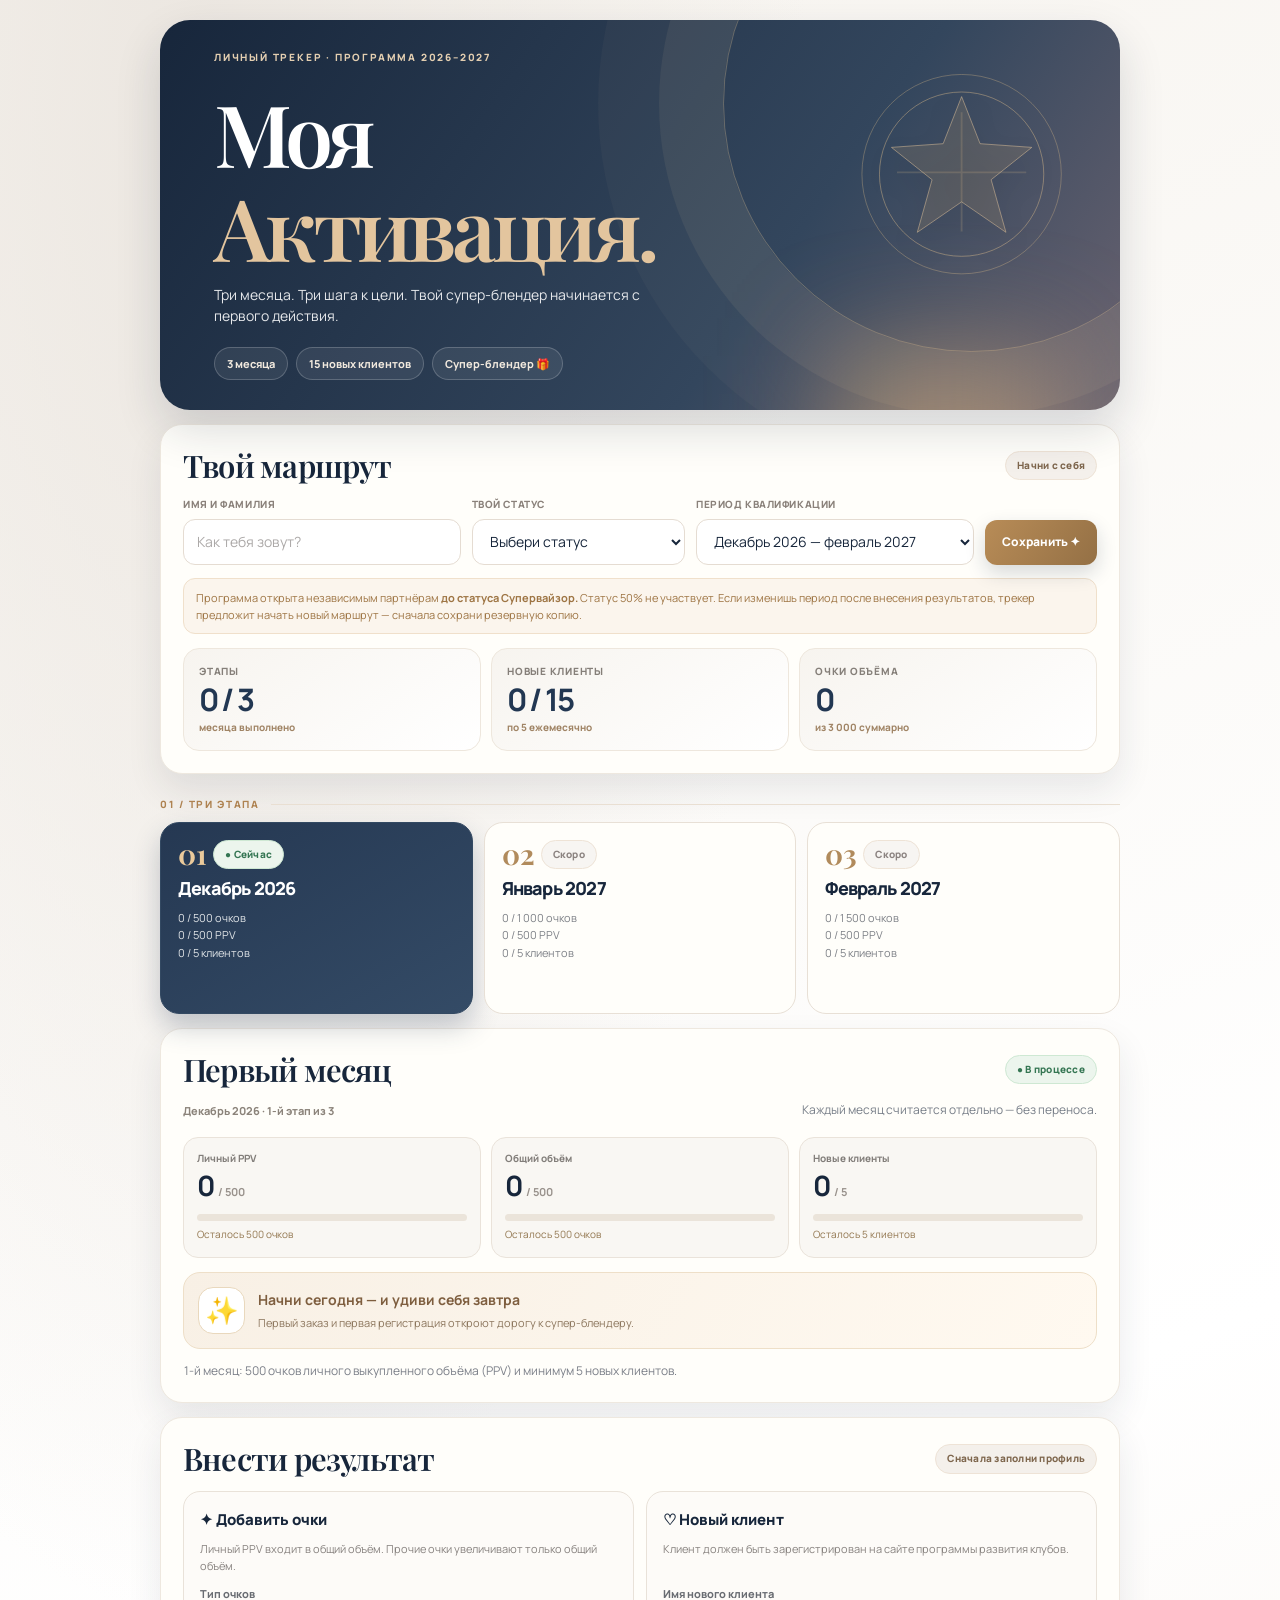
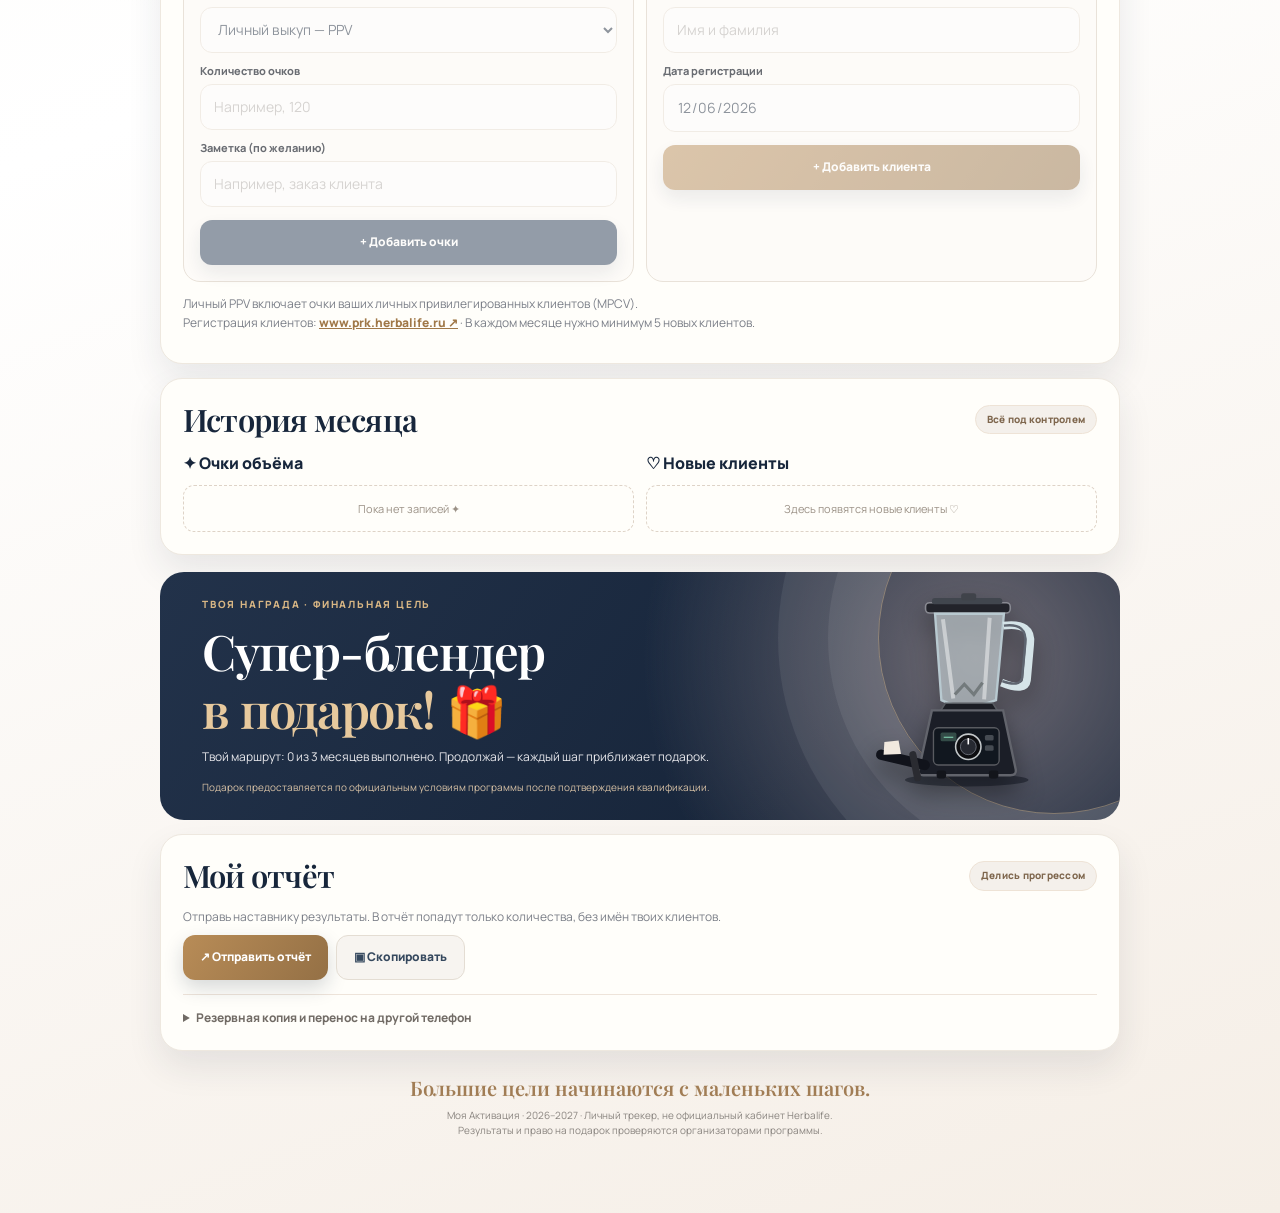
==== aktivatsiya/index.html @ 0e7b6a99 "Clarify MPCV eligibility in personal volume requirements" ====
<!doctype html>
<html lang="ru">
<head>
<meta charset="utf-8">
<meta name="viewport" content="width=device-width,initial-scale=1,viewport-fit=cover">
<meta name="theme-color" content="#1b293e">
<meta name="apple-mobile-web-app-capable" content="yes">
<meta name="apple-mobile-web-app-title" content="Моя Активация">
<title>МОЯ АКТИВАЦИЯ · Трекер к Супер-блендеру</title>
<meta name="description" content="Личный трекер программы Активация — продление: очки PPV, общий объём, 5 новых клиентов ежемесячно и путь к супер-блендеру.">
<link rel="preconnect" href="https://fonts.googleapis.com"><link rel="preconnect" href="https://fonts.gstatic.com" crossorigin>
<link href="https://fonts.googleapis.com/css2?family=Manrope:wght@400;500;600;700;800&family=Playfair+Display:wght@500;600;700&display=swap" rel="stylesheet">
<style>
:root{--ink:#17263b;--navy:#223752;--gold:#ae8250;--lightgold:#dfc19b;--cream:#faf7f2;--ivory:#fffdfa;--line:#e8e1d7;--muted:#7b7f88;--blue:#718aaa;--shadow:0 16px 35px #1e284018}
*{box-sizing:border-box}html{scroll-behavior:smooth}body{margin:0;background:radial-gradient(ellipse at 15% 2%,#ece7e1 0,transparent 40%),linear-gradient(160deg,#f7f4ef 0%,#fff 54%,#f5eee6 100%);color:var(--ink);font:14px/1.55 "Manrope",-apple-system,BlinkMacSystemFont,Arial,sans-serif}
button,input,select{font:inherit}button{cursor:pointer}button:disabled,input:disabled,select:disabled{cursor:not-allowed;opacity:.48}
button:focus-visible,input:focus-visible,select:focus-visible{outline:3px solid #d5ad75;outline-offset:3px}
.wrap{width:min(100% - 28px,960px);margin:auto;padding:20px 0 max(50px,env(safe-area-inset-bottom))}
.hero{position:relative;overflow:hidden;min-height:284px;padding:30px clamp(22px,5vw,54px);border-radius:30px;background:linear-gradient(125deg,#17263b,#33465d 64%,#6a6370);color:#fff;box-shadow:0 20px 45px #17263b28}
.hero:before{content:"";position:absolute;right:-100px;top:-165px;border:1px solid #e8c89851;border-radius:50%;width:495px;height:495px;box-shadow:0 0 0 64px #dfc19b13,0 0 0 125px #dfc19b09}
.hero:after{content:"";position:absolute;width:220px;height:220px;right:65px;bottom:-166px;filter:blur(58px);background:#e4b67c7c}
.eyebrow{position:relative;z-index:1;letter-spacing:.18em;font-size:10px;color:#e4cfb1;font-weight:800;text-transform:uppercase}
.hero h1{position:relative;z-index:1;font:600 clamp(47px,10vw,86px)/1.1 "Playfair Display",Georgia,serif;letter-spacing:-.055em;margin:20px 0 9px}
.hero h1 em{font-style:normal;color:#e3c59e}
.hero p{position:relative;z-index:1;font-size:14px;max-width:450px;color:#e6e8eb;margin:7px 0 20px}
.hero-tags{position:relative;z-index:1;display:flex;flex-wrap:wrap;gap:8px}.hero-tags span{border:1px solid #fff3;color:#f1e9de;border-radius:99px;padding:7px 12px;font-size:11px;font-weight:750;background:#ffffff13}
.hero-draw{position:absolute;right:18px;top:36px;width:min(37%,290px);height:240px;opacity:.9;z-index:0;filter:drop-shadow(0 15px 15px #0004)}
.card{background:#fffefa;border:1px solid #eee8df;border-radius:22px;box-shadow:var(--shadow)}
section.card{margin-top:14px;padding:22px}.heading{display:flex;justify-content:space-between;align-items:center;gap:10px;flex-wrap:wrap;margin-bottom:13px}
h2{font:600 clamp(23px,4.8vw,31px)/1.2 "Playfair Display",Georgia,serif;letter-spacing:-.025em;margin:0}
h3{font-size:16px;font-weight:800;margin:0 0 9px}p{margin:0 0 9px}.sub{font-size:12px;color:var(--muted)}
.chip{display:inline-flex;align-items:center;gap:5px;background:#f4f0eb;border:1px solid #eee3d6;border-radius:999px;padding:6px 11px;color:#7e664d;font-size:10px;font-weight:800;letter-spacing:.025em}
.chip.live{background:#ecf5ed;color:#357653;border-color:#cee8d3}.chip.locked{background:#f7f5f2;color:#8b8380}
.profile{display:grid;grid-template-columns:1.3fr 1fr 1.3fr auto;gap:11px;align-items:end}
.field{display:block;min-width:0}.field>span{display:block;font-size:10px;letter-spacing:.055em;text-transform:uppercase;color:#8a817a;font-weight:800;margin:0 0 6px}
input,select{width:100%;min-width:0;min-height:46px;border:1px solid #e5dcd2;background:#fff;color:var(--ink);padding:11px 13px;border-radius:12px;outline-offset:2px}
input::placeholder{color:#aca9a8}
.btn{border:0;border-radius:12px;background:var(--navy);color:white;min-height:45px;padding:12px 17px;font-weight:850;font-size:12px;display:inline-flex;align-items:center;justify-content:center;gap:7px;box-shadow:0 8px 19px #182b412c}
.btn.gold{background:linear-gradient(125deg,#b88c57,#947045)}.btn.ghost{background:#f7f4f0;color:#35485e;box-shadow:none;border:1px solid #e4ddd3}.btn:active{transform:translateY(1px)}
.notice{font-size:11px;color:#9e7544;background:#fbf5ed;border:1px solid #f0e0cb;padding:10px 12px;margin-top:13px;border-radius:12px}
.split{display:grid;grid-template-columns:1fr 1fr;gap:12px}
.summary{display:grid;grid-template-columns:repeat(3,1fr);gap:10px;margin-top:14px}
.metric{padding:15px;border-radius:16px;background:linear-gradient(145deg,#f7f4ef,#fff);border:1px solid #eee7dd}
.metric small{display:block;color:#857f79;font-size:10px;text-transform:uppercase;font-weight:850;letter-spacing:.075em}
.metric strong{display:block;font:700 31px/1.3 "Manrope",Arial,sans-serif;letter-spacing:-.06em;color:var(--navy)}
.metric .under{color:#a08465;font-size:10px;font-weight:750}
.section-label{display:flex;align-items:center;gap:11px;text-transform:uppercase;letter-spacing:.17em;font-size:10px;font-weight:850;color:var(--gold);margin:23px 0 9px}
.section-label:after{content:"";height:1px;flex:1;background:#e9dfd2}
.months{display:grid;grid-template-columns:repeat(3,minmax(0,1fr));gap:11px}
.month{cursor:pointer;text-align:left;display:flex;flex-direction:column;gap:9px;padding:17px;border-radius:19px;border:1px solid #e8e0d6;background:#fffefa;min-height:192px;color:var(--ink);transition:all .18s}
.month.active{background:linear-gradient(150deg,#253852,#344b66);color:#fff;border-color:#334962;box-shadow:0 13px 27px #22375240}
.month .top{display:flex;justify-content:space-between;align-items:center;gap:6px}
.num{font:700 28px/1 "Playfair Display",Georgia,serif;color:#b18b5c}.month.active .num{color:#ebca9b}
.month-name{font-size:18px;line-height:1.2;font-weight:850;letter-spacing:-.045em}
.month .targets{font-size:11px;color:#7e8187;line-height:1.6}.month.active .targets{color:#e0e4e7}
.month .bar,.bar{height:7px;overflow:hidden;background:#ebe4da;border-radius:999px}.month.active .bar{background:#ffffff30}
.bar i{display:block;height:100%;width:0;background:linear-gradient(90deg,#bf9560,#e8cb9e);border-radius:inherit;transition:width .4s}
.month .bar{margin-top:auto}
.stage-info{display:flex;justify-content:space-between;gap:15px;align-items:center;flex-wrap:wrap}
.stage-info .date{font-weight:750;color:#8b837a;font-size:11px}
.stage-info .note{font-size:12px;color:#777e88}
.targets-board{display:grid;grid-template-columns:repeat(3,1fr);gap:10px;margin-top:18px}
.target-box{border:1px solid #eae3da;background:#f9f7f3;border-radius:15px;padding:13px;min-width:0}
.target-box small{display:block;color:#827e7a;font-size:10px;font-weight:750}
.target-box b{display:block;letter-spacing:-.055em;font-size:clamp(19px,4.5vw,28px);line-height:1.35}
.target-box b span{font-size:11px;color:#99928c;letter-spacing:0}
.target-box .bar{margin:9px 0 6px}.target-box .remaining{font-size:10px;color:#92764f;min-height:17px}
.motivation{display:flex;gap:13px;align-items:center;border:1px solid #eedfc8;border-radius:17px;padding:14px;background:linear-gradient(120deg,#f8f0e5,#fff9f0);margin-top:14px}
.motivation .emoji{font-size:27px;display:grid;place-items:center;flex:none;width:47px;height:47px;border:1px solid #e9d8bd;border-radius:15px;background:#fff}
.motivation b{font-size:14px;color:#7e5e3f}.motivation p{margin:3px 0 0;font-size:11px;color:#8c765d}
.forms{display:grid;grid-template-columns:1fr 1fr;gap:12px}
.entry{border:1px solid #e9e2d9;background:#fdfbf8;padding:16px;border-radius:17px}
.entry h3{font-size:15px}.entry .hint{font-size:11px;color:#87827f;min-height:36px}
.entry label{display:block;margin-top:9px}.entry label>span{display:block;font-size:11px;font-weight:750;color:#696c72;margin-bottom:5px}
.entry .btn{width:100%;margin-top:13px}
.entry .horizontal{display:flex;gap:7px}.entry .horizontal>*{flex:1;min-width:0}
.records{display:grid;grid-template-columns:1fr 1fr;gap:12px}
.record{padding:9px 10px;border:1px solid #e9e6e1;border-radius:10px;background:#fdfbf9;display:flex;align-items:center;justify-content:space-between;margin-bottom:7px;gap:8px}
.record b{display:block;font-size:11px}.record small{color:#9d958d;font-size:10px}
.record button{width:30px;height:30px;border:1px solid #e8deda;color:#a16b62;background:white;border-radius:9px;flex:none}
.empty{padding:14px;border-radius:11px;border:1px dashed #ded3c7;color:#9b9186;text-align:center;font-size:11px}
.gift{margin-top:17px;min-height:235px;position:relative;overflow:hidden;color:#fff;border-radius:24px;background:radial-gradient(circle at 85% 35%,#6e6a73 0,transparent 40%),linear-gradient(125deg,#22324a,#17253a 70%);display:flex;align-items:center;padding:25px clamp(20px,5vw,42px)}
.gift:before{content:"";position:absolute;right:-110px;top:-110px;width:350px;height:350px;border-radius:50%;border:1px solid #eacb9966;box-shadow:0 0 0 50px #fff1,0 0 0 100px #fff1}
.gift-content{position:relative;z-index:2;max-width:65%}
.gift .eyebrow{color:#d8b684}.gift h2{color:#fff;font-size:clamp(27px,6vw,49px);margin:9px 0}.gift em{font-style:normal;color:#e7c99d}
.gift p{font-size:12px;color:#e7e7eb}
.gift .tiny{font-size:10px;color:#d7c1a5;margin-top:13px}
.gift .product{position:absolute;right:7%;top:17px;width:190px;height:200px;filter:drop-shadow(0 12px 12px #0006)}
.share-buttons{display:flex;flex-wrap:wrap;gap:8px}
.details{border-top:1px solid #eee4da;margin-top:14px;padding-top:14px}
.details summary{font-weight:750;font-size:12px;color:#716b65;cursor:pointer}
.backup{display:flex;flex-wrap:wrap;gap:9px;margin:13px 0}
.footer{text-align:center;color:#89847f;font-size:10px;padding:24px 5px}.footer a{color:#9a754e}
.toast{position:fixed;z-index:999;bottom:calc(22px + env(safe-area-inset-bottom));left:50%;transform:translateX(-50%);background:#223752;color:white;max-width:calc(100vw - 28px);border:1px solid #d9ba8b77;border-radius:13px;padding:12px 18px;box-shadow:0 14px 25px #17263b4c;font-size:12px;font-weight:750;display:none;text-align:center}
.hidden{display:none!important}
@media(max-width:720px){.hero-draw{right:-32px;opacity:.35}.hero p{max-width:92%}.profile{grid-template-columns:1fr 1fr}.profile .field:first-child{grid-column:1/-1}.profile .btn{grid-column:1/-1}.summary{gap:6px}.metric{padding:12px}.metric strong{font-size:26px}.months{gap:7px}.month{min-height:165px;padding:12px 9px}.month-name{font-size:14px}.month .targets{font-size:10px}.num{font-size:24px}.target-box{padding:10px}.gift .product{right:0;opacity:.75}.gift-content{max-width:75%}}
@media(max-width:480px){.wrap{width:min(100% - 18px,960px);padding-top:9px}.hero{border-radius:23px;padding:29px 20px;min-height:280px}.hero h1{font-size:57px;margin-top:18px}.hero-tags span{padding:6px 9px;font-size:9px}section.card{padding:17px 13px}.profile{grid-template-columns:1fr}.profile .field:first-child,.profile .btn{grid-column:auto}.summary .metric strong{font-size:22px}.metric small{font-size:9px}.month{min-height:177px}.month-name{font-size:13px;overflow-wrap:anywhere}.targets-board{gap:6px}.target-box{padding:10px 7px}.target-box b{font-size:20px}.target-box small{font-size:9px}.target-box .remaining{font-size:9px}.forms,.records{grid-template-columns:1fr}.entry .hint{min-height:0}.gift{padding:21px 17px;min-height:235px}.gift-content{max-width:77%}.gift .product{width:140px;height:178px;right:-19px;top:25px;opacity:.53}.gift p{font-size:11px}}
@media(prefers-reduced-motion:reduce){*,*:before,*:after{animation:none!important;transition:none!important}}
</style>
</head>
<body>
<main class="wrap">
<header class="hero">
 <div class="eyebrow">Личный трекер · Программа 2026–2027</div>
 <h1>Моя<br><em>Активация.</em></h1>
 <p>Три месяца. Три шага к цели. Твой супер-блендер начинается с первого действия.</p>
 <div class="hero-tags"><span>3 месяца</span><span>15 новых клиентов</span><span>Супер-блендер 🎁</span></div>
 <svg class="hero-draw" viewBox="0 0 260 260" aria-hidden="true"><circle cx="135" cy="128" r="108" fill="none" stroke="#e6c28e" stroke-opacity=".38"/><circle cx="135" cy="128" r="89" fill="none" stroke="#e6c28e" stroke-opacity=".5"/><path d="M135 44 L155 95 L211 99 L167 134 L183 191 L135 158 L87 191 L103 134 L59 99 L115 95 Z" fill="#cba572" fill-opacity=".18" stroke="#e4c69c" stroke-opacity=".6"/><path d="M135 61 V190 M65 126 H205" stroke="#e6c28e" stroke-width="2" stroke-opacity=".2"/></svg>
</header>
<section class="card">
 <div class="heading"><h2>Твой маршрут</h2><span class="chip">Начни с себя</span></div>
 <div class="profile">
  <label class="field"><span>Имя и фамилия</span><input id="who" maxlength="80" placeholder="Как тебя зовут?" autocomplete="name"></label>
  <label class="field"><span>Твой статус</span><select id="status"><option value="">Выбери статус</option><option value="25">НП · 25%</option><option value="35">Старший консультант · 35%</option><option value="42">Квалифицированный продюсер · 42%</option><option disabled>Супервайзор · 50% (не участвует)</option></select></label>
  <label class="field"><span>Период квалификации</span><select id="period">
   <option value="0">Июль — сентябрь 2026</option><option value="1">Август — октябрь 2026</option><option value="2">Сентябрь — ноябрь 2026</option><option value="3">Октябрь — декабрь 2026</option><option value="4">Ноябрь 2026 — январь 2027</option><option value="5">Декабрь 2026 — февраль 2027</option>
  </select></label>
  <button class="btn gold" type="button" id="saveProfile">Сохранить ✦</button>
 </div>
 <div class="notice">Программа открыта независимым партнёрам <b>до статуса Супервайзор.</b> Статус 50% не участвует. Если изменишь период после внесения результатов, трекер предложит начать новый маршрут — сначала сохрани резервную копию.</div>
 <div class="summary">
  <div class="metric"><small>Этапы</small><strong id="statStages">0 / 3</strong><div class="under">месяца выполнено</div></div>
  <div class="metric"><small>Новые клиенты</small><strong id="statClients">0 / 15</strong><div class="under">по 5 ежемесячно</div></div>
  <div class="metric"><small>Очки объёма</small><strong id="statPoints">0</strong><div class="under">из 3 000 суммарно</div></div>
 </div>
</section>
<div class="section-label">01 / Три этапа</div>
<div class="months" id="monthCards"></div>
<section class="card" id="stageSection">
 <div class="heading"><h2 id="stageTitle">Первый месяц</h2><span class="chip" id="stageChip">Впереди</span></div>
 <div class="stage-info"><span class="date" id="stageDate"></span><span class="note">Каждый месяц считается отдельно — без переноса.</span></div>
 <div class="targets-board">
  <div class="target-box"><small>Личный PPV</small><b id="ppvValue">0 <span>/ 500</span></b><div class="bar"><i id="ppvBar"></i></div><div class="remaining" id="ppvRemain">Осталось 500</div></div>
  <div class="target-box"><small>Общий объём</small><b id="totalValue">0 <span>/ 500</span></b><div class="bar"><i id="totalBar"></i></div><div class="remaining" id="totalRemain">Осталось 500</div></div>
  <div class="target-box"><small>Новые клиенты</small><b id="clientValue">0 <span>/ 5</span></b><div class="bar"><i id="clientBar"></i></div><div class="remaining" id="clientRemain">Осталось 5</div></div>
 </div>
 <div class="motivation"><div class="emoji" id="motEmoji">✨</div><div><b id="motTitle">Каждый шаг важен</b><p id="motText">Начни с первого действия!</p></div></div>
 <p class="sub" id="stageRule" style="margin:13px 1px 0"></p>
</section>
<section class="card" id="inputSection">
 <div class="heading"><h2>Внести результат</h2><span class="chip" id="editChip">Только текущий месяц</span></div>
 <div class="forms">
  <form class="entry" id="pointsForm">
   <h3>✦ Добавить очки</h3><p class="hint">Личный PPV входит в общий объём. Прочие очки увеличивают только общий объём.</p>
   <label><span>Тип очков</span><select id="pointType"><option value="ppv">Личный выкуп — PPV</option><option value="other">Другой объём — VP</option></select></label>
   <label><span>Количество очков</span><input id="amount" type="number" inputmode="decimal" min=".01" max="100000" step=".01" placeholder="Например, 120" required></label>
   <label><span>Заметка (по желанию)</span><input id="pointNote" maxlength="90" placeholder="Например, заказ клиента"></label>
   <button class="btn" type="submit">+ Добавить очки</button>
  </form>
  <form class="entry" id="clientsForm">
   <h3>♡ Новый клиент</h3><p class="hint">Клиент должен быть зарегистрирован на сайте программы развития клубов.</p>
   <label><span>Имя нового клиента</span><input id="clientName" maxlength="90" placeholder="Имя и фамилия" required></label>
   <label><span>Дата регистрации</span><input id="clientDate" type="date" disabled></label>
   <button class="btn gold" type="submit">+ Добавить клиента</button>
  </form>
 </div>
 <p class="sub" style="margin-top:13px">Личный PPV включает очки ваших личных привилегированных клиентов (MPCV).<br>Регистрация клиентов: <a href="https://www.prk.herbalife.ru/" target="_blank" rel="noopener noreferrer" style="color:#a07848;font-weight:800">www.prk.herbalife.ru ↗</a> · В каждом месяце нужно минимум 5 новых клиентов.</p>
</section>
<section class="card">
 <div class="heading"><h2>История месяца</h2><span class="chip">Всё под контролем</span></div>
 <div class="records"><div><h3>✦ Очки объёма</h3><div id="pointLog"></div></div><div><h3>♡ Новые клиенты</h3><div id="clientLog"></div></div></div>
</section>
<div class="gift" id="gift">
 <div class="gift-content"><div class="eyebrow">Твоя награда · Финальная цель</div><h2>Супер-блендер<br><em>в подарок!</em> 🎁</h2><p id="giftText">Пройди три месяца квалификации — и приблизься к подарку.</p><div class="tiny">Подарок предоставляется по официальным условиям программы после подтверждения квалификации.</div></div>
 <svg class="product" viewBox="0 0 240 250" aria-label="Иллюстрация профессионального супер-блендера с высокой чашей и квадратным блоком управления" role="img">
  <ellipse cx="131" cy="240" rx="78" ry="8" fill="#040911" fill-opacity=".42"/>
  <rect x="79" y="16" width="107" height="13" rx="5" fill="#22232a" stroke="#888991" stroke-width="2"/>
  <rect x="87" y="10" width="89" height="8" rx="4" fill="#41464e"/><rect x="124" y="4" width="19" height="9" rx="3" fill="#40434a"/>
  <path d="M91 30 L178 30 L168 139 Q129 154 99 139 Z" fill="#e0edf0" fill-opacity=".56" stroke="#b8c9d0" stroke-width="3"/>
  <path d="M177 45 Q215 40 211 69 L207 114 Q205 129 175 117" fill="none" stroke="#d5e4e8" stroke-width="10"/><path d="M178 45 Q208 41 205 68 L201 111 Q198 123 176 115" fill="none" stroke="#5e6570" stroke-width="3"/>
  <path d="M101 37 L114 137 M160 35 L153 138" stroke="#fff" stroke-opacity=".45" stroke-width="5"/>
  <path d="M116 132 L128 119 L140 132 L151 117" fill="none" stroke="#737a7c" stroke-width="4"/>
  <path d="M104 143 L164 143 L171 154 L97 154 Z" fill="#1b1d24" stroke="#575b61" stroke-width="2"/>
  <path d="M87 152 L177 152 L193 227 Q194 234 186 234 L76 234 Q68 234 71 225 Z" fill="#1b1e27" stroke="#62646c" stroke-width="3"/>
  <rect x="89" y="174" width="83" height="47" rx="6" fill="#11171f" stroke="#595b60" stroke-width="1.7"/>
  <rect x="98" y="180" width="20" height="11" rx="2" fill="#334b47"/><path d="M102 186 L114 186" stroke="#7ac7a8" stroke-width="1.5"/>
  <circle cx="133" cy="198" r="16" fill="#0d0e11" stroke="#c3c8ca" stroke-width="2"/><circle cx="133" cy="198" r="10" fill="#262931" stroke="#757a84" stroke-width="1"/><path d="M133 187 V195" stroke="#fff" stroke-width="2"/>
  <rect x="154" y="183" width="11" height="7" rx="2" fill="#454b52"/><rect x="154" y="196" width="11" height="7" rx="2" fill="#454b52"/>
  <rect x="93" y="228" width="12" height="10" rx="3" fill="#13151b"/><rect x="159" y="228" width="12" height="10" rx="3" fill="#13151b"/>
  <path d="M23 208 L78 221" stroke="#11131b" stroke-width="13" stroke-linecap="round"/><path d="M63 208 L69 237" stroke="#2a2b31" stroke-width="9" stroke-linecap="round"/>
  <path d="M27 192 L45 190 L48 207 L26 208 Z" fill="#f1e9df"/>
 </svg>
</div>
<section class="card">
 <div class="heading"><h2>Мой отчёт</h2><span class="chip">Делись прогрессом</span></div>
 <p class="sub">Отправь наставнику результаты. В отчёт попадут только количества, без имён твоих клиентов.</p>
 <div class="share-buttons"><button class="btn gold" id="share" type="button">↗ Отправить отчёт</button><button class="btn ghost" id="copy" type="button">▣ Скопировать</button></div>
 <details class="details"><summary>Резервная копия и перенос на другой телефон</summary>
  <p class="sub" style="margin-top:10px">Записи автоматически сохраняются в этом браузере. Для другого телефона или после очистки браузера сначала скачай копию и затем загрузи её.</p>
  <div class="backup"><button class="btn ghost" type="button" id="export">↓ Скачать мои данные</button><button class="btn ghost" type="button" id="importBtn">↑ Загрузить мои данные</button><input type="file" id="importFile" accept=".json,application/json" hidden></div>
 </details>
</section>
<footer class="footer"><div style="font:600 20px/1.3 'Playfair Display',Georgia,serif;color:#a17d55;margin-bottom:7px">Большие цели начинаются с маленьких шагов.</div>
Моя Активация · 2026–2027 · Личный трекер, не официальный кабинет Herbalife.<br>
Результаты и право на подарок проверяются организаторами программы.</footer>
</main><div class="toast" id="toast" role="status" aria-live="polite"></div>
<script>
(function(){
"use strict";
var STORE="my-aktivatsiya-herbalife-v1";
var $=function(id){return document.getElementById(id)};
var labels=["Январь","Февраль","Март","Апрель","Май","Июнь","Июль","Август","Сентябрь","Октябрь","Ноябрь","Декабрь"];
var maxTotal=[500,1000,1500], maxPpv=[500,500,500];
var initialCohort=Math.max(0,Math.min(5, (new Date().getFullYear()-2026)*12+new Date().getMonth()-6));
var blankStage=function(){return {points:[],clients:[]}};
var data={name:"",status:"",cohort:initialCohort,selected:0,stages:[blankStage(),blankStage(),blankStage()]};
try{var raw=JSON.parse(localStorage.getItem(STORE)||"null");if(raw&&Array.isArray(raw.stages)&&raw.stages.length===3){data.name=typeof raw.name==="string"?raw.name.slice(0,80):"";data.status=["25","35","42"].includes(raw.status)?raw.status:"";data.cohort=Number.isInteger(raw.cohort)?Math.max(0,Math.min(5,raw.cohort)):initialCohort;data.selected=Number.isInteger(raw.selected)?Math.max(0,Math.min(2,raw.selected)):0;data.stages=raw.stages.map(function(s){return {points:Array.isArray(s.points)?s.points.filter(function(p){return p&&Number.isFinite(+p.amount)&&+p.amount>0&&["ppv","other"].includes(p.type)}):[],clients:Array.isArray(s.clients)?s.clients.filter(function(c){return c&&typeof c.name==="string"}):[]}})}}catch(e){}
function save(){try{localStorage.setItem(STORE,JSON.stringify(data))}catch(e){toast("Не удалось сохранить данные: проверь память телефона")}}
function today(){var d=new Date();return d.getFullYear()+"-"+String(d.getMonth()+1).padStart(2,"0")+"-"+String(d.getDate()).padStart(2,"0")}
function monthDate(i){return new Date(2026,6+data.cohort+i,1)}
function monthId(i){var d=monthDate(i);return d.getFullYear()+"-"+String(d.getMonth()+1).padStart(2,"0")}
function thisMonth(){return today().slice(0,7)}
function isOpen(i){return monthId(i)===thisMonth()}
function stageState(i){return isOpen(i)?"live":monthId(i)>thisMonth()?"future":"closed"}
function prettyMonth(i){var d=monthDate(i);return labels[d.getMonth()]+" "+d.getFullYear()}
function fmt(n){return new Intl.NumberFormat("ru-RU",{maximumFractionDigits:2}).format(Math.round(n*100)/100)}
function esc(s){return String(s==null?"":s).replace(/[&<>"']/g,function(c){return {"&":"&amp;","<":"&lt;",">":"&gt;",'"':"&quot;","'":"&#39;"}[c]})}
function total(i){return data.stages[i].points.reduce(function(a,p){return a+(+p.amount||0)},0)}
function ppv(i){return data.stages[i].points.reduce(function(a,p){return a+(p.type==="ppv"?(+p.amount||0):0)},0)}
function clients(i){return data.stages[i].clients.length}
function done(i){return total(i)+.0001>=maxTotal[i]&&ppv(i)+.0001>=maxPpv[i]&&clients(i)>=5}
function pct(n,max){return Math.min(100,Math.max(0,n/max*100))}
function remain(n,max,unit){return n>=max?"Цель выполнена ✓":"Осталось "+fmt(Math.max(0,max-n))+" "+unit}
function gid(){return String(Date.now())+"-"+Math.random().toString(36).slice(2,10)}
var toastTimer;function toast(s){var el=$("toast");el.textContent=s;el.style.display="block";clearTimeout(toastTimer);toastTimer=setTimeout(function(){el.style.display="none"},3300)}
function render(){
 $("who").value=data.name;$("status").value=data.status;$("period").value=String(data.cohort);
 var dcount=[0,1,2].filter(done).length;
 $("statStages").textContent=dcount+" / 3";$("statClients").textContent=clients(0)+clients(1)+clients(2)+" / 15";$("statPoints").textContent=fmt(total(0)+total(1)+total(2));
 $("monthCards").innerHTML=[0,1,2].map(function(i){
 var state=stageState(i),badge=done(i)?"✓ Выполнено":state==="live"?"● Сейчас":state==="future"?"Скоро":"Месяц завершён";
 var percent=(pct(ppv(i),500)+pct(total(i),maxTotal[i])+pct(clients(i),5))/3;
 return '<button type="button" class="month'+(i===data.selected?' active':'')+'" data-month="'+i+'" aria-pressed="'+(i===data.selected)+'"><div class="top"><span class="num">0'+(i+1)+'</span><span class="chip '+(done(i)?"live":state==="live"?"live":"locked")+'">'+badge+'</span></div><div class="month-name">'+prettyMonth(i)+'</div><div class="targets">'+fmt(total(i))+' / '+fmt(maxTotal[i])+' очков<br>'+fmt(ppv(i))+' / 500 PPV<br>'+clients(i)+' / 5 клиентов</div><div class="bar"><i style="width:'+percent+'%"></i></div></button>'
 }).join("");
 var i=data.selected,t=total(i),p=ppv(i),c=clients(i),state=stageState(i),complete=done(i);
 $("stageTitle").textContent=["Первый месяц","Второй месяц","Третий месяц"][i];
 $("stageDate").textContent=prettyMonth(i)+" · "+(i+1)+"-й этап из 3";
 $("stageChip").textContent=complete?"✓ Выполнено":state==="live"?"● В процессе":state==="future"?"Впереди":"Срок завершён";
 $("stageChip").className="chip "+(complete||state==="live"?"live":"locked");
 ["ppv","total","client"].forEach(function(k){
 var n=k==="ppv"?p:k==="total"?t:c;var goal=k==="ppv"?500:k==="total"?maxTotal[i]:5;
 $(k+"Value").innerHTML=fmt(n)+' <span>/ '+fmt(goal)+'</span>';$(k+"Bar").style.width=pct(n,goal)+"%";$(k+"Remain").textContent=remain(n,goal,k==="client"?"клиентов":"очков")
 });
 $("stageRule").textContent=i===0?"1-й месяц: 500 очков личного выкупленного объёма (PPV) и минимум 5 новых клиентов.":(i===1?"2-й месяц: 1 000 очков общего объёма, из них не менее 500 PPV, и минимум 5 новых клиентов.":"3-й месяц: 1 500 очков общего объёма, из них не менее 500 PPV, и минимум 5 новых клиентов.")+" Личный PPV входит в общий объём.";
 var title="",desc="",emoji="✨";
 var leftTotal=Math.max(0,maxTotal[i]-t),leftPpv=Math.max(0,500-p),leftC=Math.max(0,5-c);
 if(complete){title="Браво! Этот месяц выполнен!";desc="Все три показателя достигнуты. Ты заслуженно можешь гордиться собой.";emoji="🏆"}
 else if(state==="closed"){title="Месяц завершён";desc="Сохраняем историю без переноса на следующий месяц.";emoji="📖"}
 else if(state==="future"){title="Готовься к новому этапу";desc="Впереди "+fmt(maxTotal[i])+" очков, минимум 500 PPV и 5 новых клиентов.";emoji="🗓️"}
 else if(t===0&&c===0){title="Начни сегодня — и удиви себя завтра";desc="Первый заказ и первая регистрация откроют дорогу к супер-блендеру.";emoji="✨"}
 else if(leftC===0){title="Все пять клиентов уже с тобой!";desc="Отличная работа. Осталось "+fmt(leftTotal)+" очков объёма и "+fmt(leftPpv)+" PPV.";emoji="🤍"}
 else if(leftPpv===0&&leftTotal===0){title="Очки собраны! Остался финальный штрих";desc="Зарегистрируй ещё "+leftC+" новых клиентов.";emoji="🥇"}
 else if(pct(t,maxTotal[i])>=50||c>=3){title="Ты уже на полпути!";desc="Осталось "+fmt(leftTotal)+" очков, "+fmt(leftPpv)+" PPV и "+leftC+" клиентов. Продолжай!";emoji="🌟"}
 else{title="Отличное начало!";desc="Каждая запись — это реальный шаг. Осталось "+fmt(leftTotal)+" очков и "+leftC+" клиентов.";emoji="👏"}
 $("motTitle").textContent=title;$("motText").textContent=desc;$("motEmoji").textContent=emoji;
 var allowed=state==="live"&&!!data.name&&!!data.status;
 ["pointsForm","clientsForm"].forEach(function(id){$(id).querySelectorAll("input:not(#clientDate),select,button").forEach(function(el){el.disabled=!allowed})});
 $("clientDate").value=today();
 $("pointType").querySelector('option[value="other"]').disabled=i===0;
 if(i===0)$("pointType").value="ppv";
 $("editChip").textContent=allowed?"Можно заполнить":state==="future"?"Месяц ещё не начался":state==="closed"?"Месяц закрыт":"Сначала заполни профиль";
 var entries=[].concat(data.stages[i].points).reverse();
 $("pointLog").innerHTML=entries.length?entries.map(function(v){return '<div class="record"><div><b>'+esc(v.type==="ppv"?"PPV":"Объём")+' · +'+fmt(+v.amount)+'</b><small>'+esc(v.date||"")+(v.note?" · "+esc(v.note):"")+'</small></div>'+(isOpen(i)?'<button type="button" data-rm-point="'+esc(v.id)+'" title="Удалить запись">×</button>':"")+'</div>'}).join(""):'<div class="empty">Пока нет записей ✦</div>';
 var people=[].concat(data.stages[i].clients).reverse();
 $("clientLog").innerHTML=people.length?people.map(function(v){return '<div class="record"><div><b>'+esc(v.name)+'</b><small>'+esc(v.date||"")+'</small></div>'+(isOpen(i)?'<button type="button" data-rm-client="'+esc(v.id)+'" title="Удалить запись">×</button>':"")+'</div>'}).join(""):'<div class="empty">Здесь появятся новые клиенты ♡</div>';
 var all=[0,1,2].every(done);
 $("giftText").textContent=all?"Три этапа выполнены! Поздравляем! Отправь отчёт наставнику для подтверждения квалификации и подарка.":"Твой маршрут: "+dcount+" из 3 месяцев выполнено. Продолжай — каждый шаг приближает подарок.";
}
function cohortChanged(next){
 if(next===data.cohort)return true;
 var hasRecords=data.stages.some(function(s){return s.points.length||s.clients.length});
 if(hasRecords&&!confirm("Внимание! Смена периода начнёт новый трекер и очистит текущие записи. Сначала скачай резервную копию. Продолжить?"))return false;
 data.cohort=next;data.selected=0;data.stages=[blankStage(),blankStage(),blankStage()];return true
}
$("saveProfile").addEventListener("click",function(){
 var name=$("who").value.trim().replace(/\s+/g," ");var status=$("status").value;var period=Number($("period").value);
 if(name.length<2){toast("Введи своё имя и фамилию");$("who").focus();return}
 if(!["25","35","42"].includes(status)){toast("Выбери статус до 50%");$("status").focus();return}
 if(!cohortChanged(period)){$("period").value=String(data.cohort);return}
 data.name=name.slice(0,80);data.status=status;var active=[0,1,2].findIndex(isOpen);data.selected=active>=0?active:Math.min(2,Math.max(0,data.selected));save();render();toast("Маршрут сохранён. У тебя всё получится! ✨");
});
$("monthCards").addEventListener("click",function(e){var el=e.target.closest("[data-month]");if(!el)return;data.selected=Number(el.dataset.month);save();render();$("stageSection").scrollIntoView({behavior:"smooth",block:"start"})});
$("pointsForm").addEventListener("submit",function(e){
 e.preventDefault();var i=data.selected;if(!isOpen(i)||!data.name||!data.status){toast("Заполнение доступно только в текущем месяце после сохранения профиля");return}
 var v=Number($("amount").value);var type=$("pointType").value;
 if(!Number.isFinite(v)||v<=0||v>100000){toast("Укажи положительное количество очков");return}
 if(type==="other"&&i===0){toast("В первом месяце учитывается только личный PPV");return}
 var before=done(i);
 data.stages[i].points.push({id:gid(),amount:Math.round(v*100)/100,type:type,date:today(),note:$("pointNote").value.trim().slice(0,90)});
 save();render();$("amount").value="";$("pointNote").value="";
 toast(!before&&done(i)?"Ура! Месячный этап выполнен! 🏆":"Очки добавлены. Так держать! ✨")
});
$("clientsForm").addEventListener("submit",function(e){
 e.preventDefault();var i=data.selected;if(!isOpen(i)||!data.name||!data.status){toast("Заполнение доступно только в текущем месяце после сохранения профиля");return}
 var name=$("clientName").value.trim().replace(/\s+/g," ");if(name.length<2){toast("Введите имя и фамилию клиента");return}
 var duplicates=data.stages.some(function(s){return s.clients.some(function(c){return c.name.trim().toLowerCase()===name.toLowerCase()})});
 if(duplicates){toast("Этот клиент уже записан в квалификационном периоде");return}
 var before=done(i);data.stages[i].clients.push({id:gid(),name:name.slice(0,90),date:today()});
 save();render();$("clientName").value="";toast(!before&&done(i)?"Месяц выполнен! 🏆":"Новый клиент добавлен! Продолжай 👏🏻")
});
function rm(e,kind,attr){
 var el=e.target.closest("["+attr+"]");if(!el||!isOpen(data.selected))return;
 if(!confirm("Удалить эту запись?"))return;var id=el.getAttribute(attr);
 data.stages[data.selected][kind]=data.stages[data.selected][kind].filter(function(p){return p.id!==id});save();render();toast("Запись удалена")
}
$("pointLog").addEventListener("click",function(e){rm(e,"points","data-rm-point")});
$("clientLog").addEventListener("click",function(e){rm(e,"clients","data-rm-client")});
function report(){
 var lines=["✨ МОЯ АКТИВАЦИЯ • ПРОДЛЕНИЕ",data.name||"Участник не указан","Статус: "+(data.status?data.status+"%":"не указан"),"Период: "+prettyMonth(0)+" — "+prettyMonth(2),""];
 [0,1,2].forEach(function(i){lines.push("📍 "+prettyMonth(i)+": "+fmt(total(i))+"/"+maxTotal[i]+" очков; PPV "+fmt(ppv(i))+"/500; новые клиенты "+clients(i)+"/5"+(done(i)?" ✅":""))});
 lines.push("");lines.push("Выполнено этапов: "+[0,1,2].filter(done).length+"/3");lines.push([0,1,2].every(done)?"🎁 Квалификационные показатели выполнены — жду подтверждения!":"Шаг за шагом к супер-блендеру!");return lines.join("\n")
}
function fallbackCopy(s){var ta=document.createElement("textarea");ta.value=s;document.body.appendChild(ta);ta.select();document.execCommand("copy");ta.remove()}
$("copy").addEventListener("click",async function(){try{if(navigator.clipboard&&window.isSecureContext)await navigator.clipboard.writeText(report());else fallbackCopy(report());toast("Отчёт скопирован")}catch(e){window.prompt("Скопируй отчёт:",report())}});
$("share").addEventListener("click",async function(){var text=report();if(navigator.share){try{await navigator.share({title:"Моя Активация",text:text});return}catch(e){if(e.name==="AbortError")return}}window.location.href="https://wa.me/?text="+encodeURIComponent(text)});
$("export").addEventListener("click",function(){var str=JSON.stringify({app:"my-aktivatsiya",version:1,exported:today(),data:data},null,2);var u=URL.createObjectURL(new Blob([str],{type:"application/json"}));var a=document.createElement("a");a.href=u;a.download="aktivatsiya-backup-"+today()+".json";document.body.appendChild(a);a.click();a.remove();setTimeout(function(){URL.revokeObjectURL(u)},3000);toast("Копия скачана")});
$("importBtn").addEventListener("click",function(){$("importFile").click()});
$("importFile").addEventListener("change",async function(e){
 var f=e.target.files&&e.target.files[0];if(!f)return;
 try{var o=JSON.parse(await f.text()),v=o.app==="my-aktivatsiya"?o.data:null;
 if(!v||!Array.isArray(v.stages)||v.stages.length!==3||!Number.isInteger(v.cohort)||v.cohort<0||v.cohort>5||!v.stages.every(function(s){return Array.isArray(s.points)&&Array.isArray(s.clients)}))throw Error("Файл не подходит");
 if(!confirm("Заменить текущий трекер данными из резервной копии?"))return;
 data={name:String(v.name||"").slice(0,80),status:["25","35","42"].includes(v.status)?v.status:"",cohort:v.cohort,selected:0,stages:v.stages.map(function(s){return {points:s.points.filter(function(p){return p&&+p.amount>0&&["ppv","other"].includes(p.type)}),clients:s.clients.filter(function(c){return c&&typeof c.name==="string"})}})};
 save();render();toast("Данные восстановлены ✓")
 }catch(err){toast("Не получилось открыть копию: проверь файл")}finally{e.target.value=""}
});
var active=[0,1,2].findIndex(isOpen);if(active>=0)data.selected=active;render();
})();
</script>
</body></html>
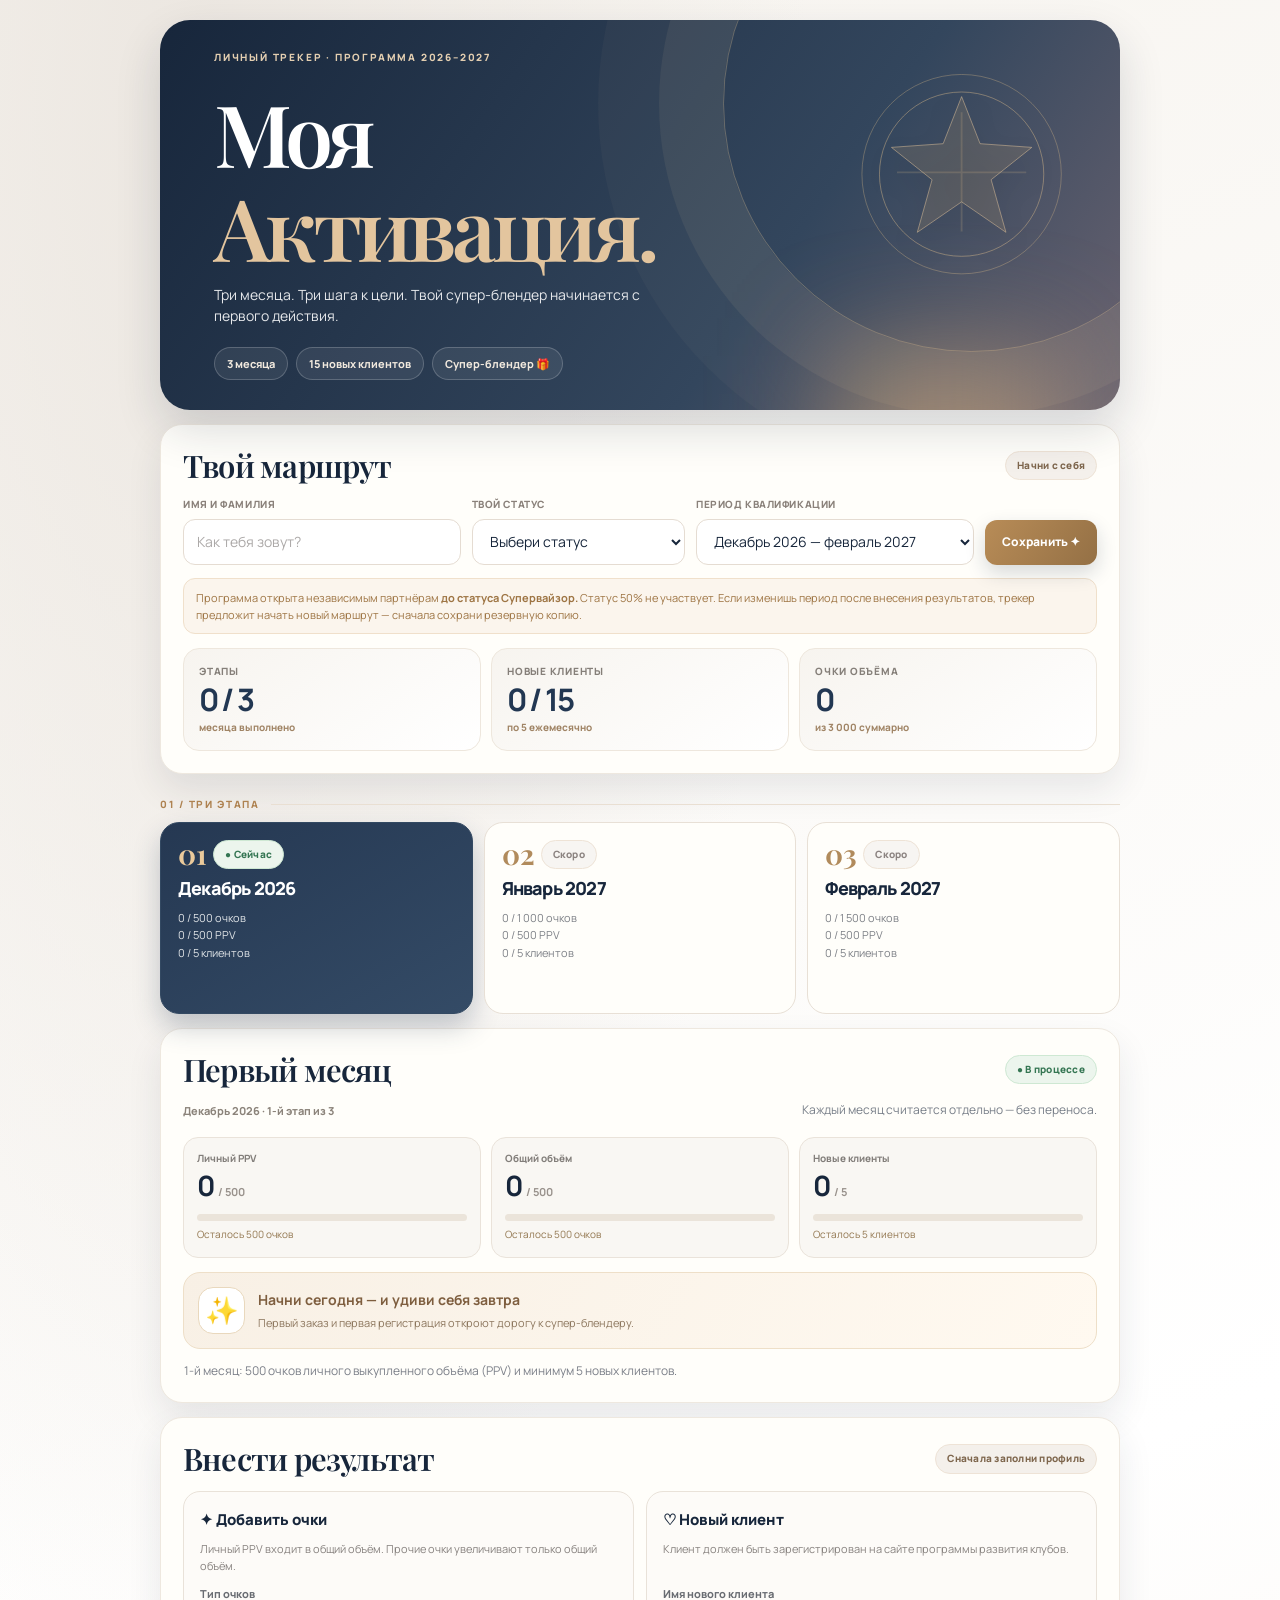
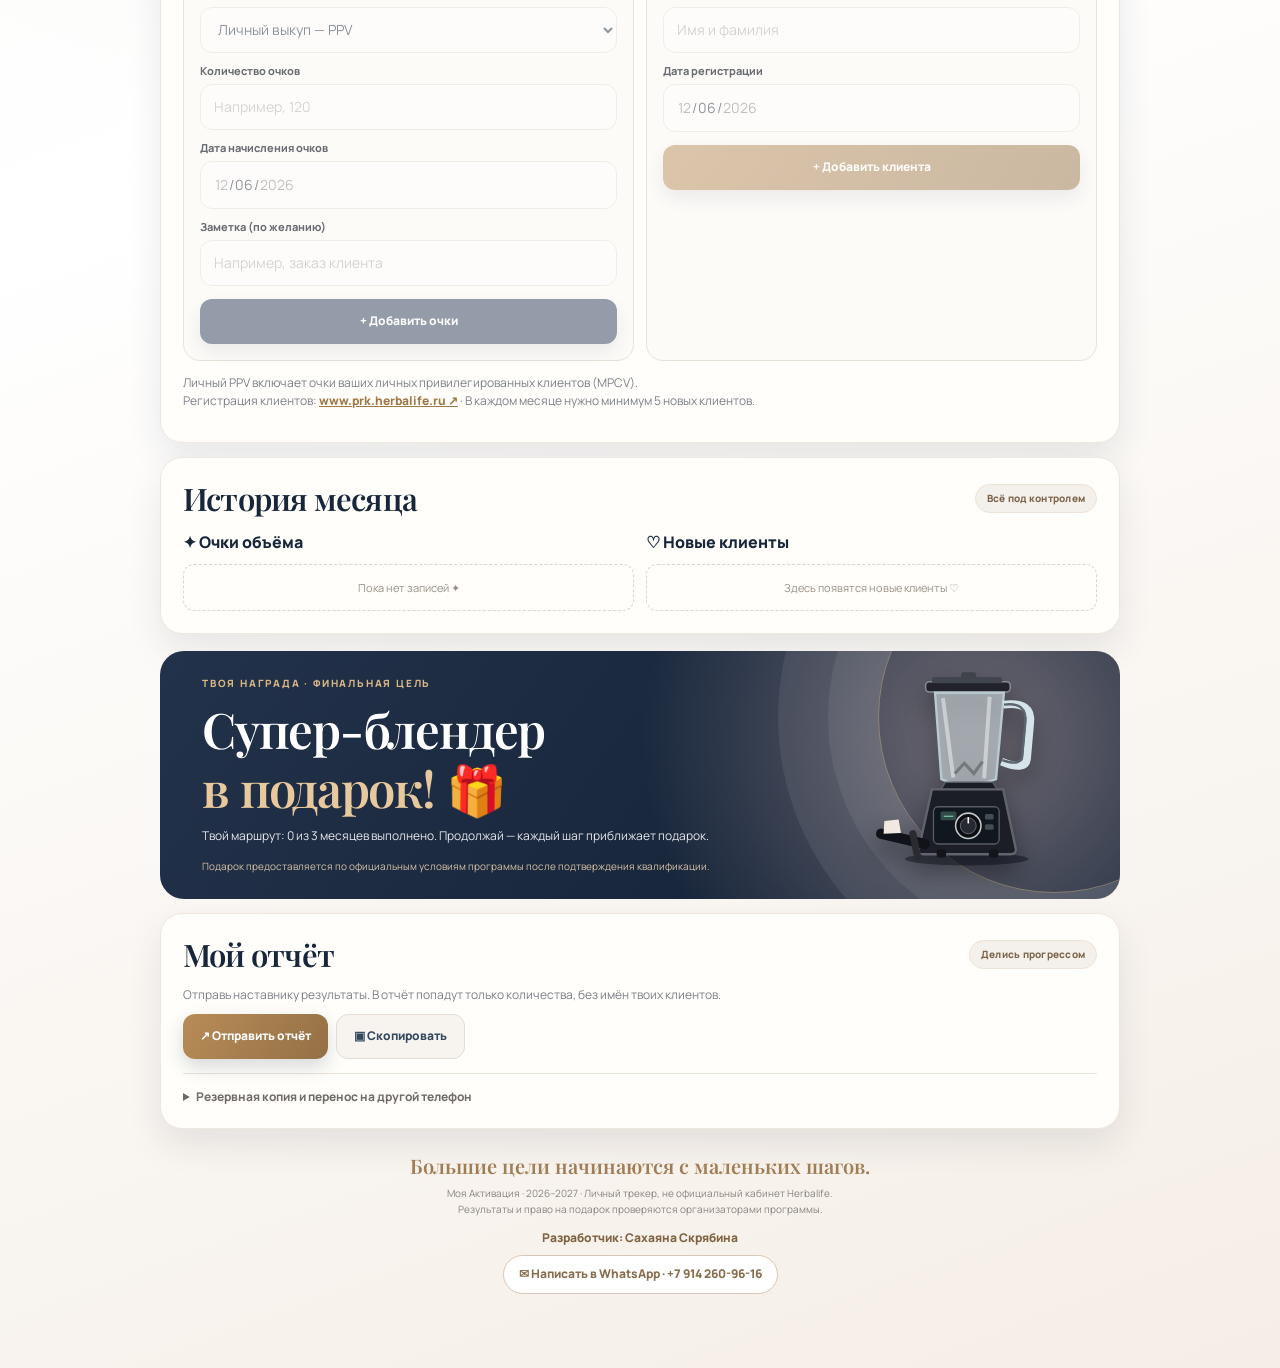
==== commit bcde6d7e: "Allow historical qualification month entries, dates and edits, plus developer WhatsApp contact" ====
--- a/aktivatsiya/index.html
+++ b/aktivatsiya/index.html
@@ -78,7 +78,7 @@
 .record{padding:9px 10px;border:1px solid #e9e6e1;border-radius:10px;background:#fdfbf9;display:flex;align-items:center;justify-content:space-between;margin-bottom:7px;gap:8px}
 .record b{display:block;font-size:11px}.record small{color:#9d958d;font-size:10px}
 .record button{width:30px;height:30px;border:1px solid #e8deda;color:#a16b62;background:white;border-radius:9px;flex:none}
-.empty{padding:14px;border-radius:11px;border:1px dashed #ded3c7;color:#9b9186;text-align:center;font-size:11px}
+.record-actions{display:flex;gap:5px;flex:none}.record-actions button{min-width:30px}.empty{padding:14px;border-radius:11px;border:1px dashed #ded3c7;color:#9b9186;text-align:center;font-size:11px}
 .gift{margin-top:17px;min-height:235px;position:relative;overflow:hidden;color:#fff;border-radius:24px;background:radial-gradient(circle at 85% 35%,#6e6a73 0,transparent 40%),linear-gradient(125deg,#22324a,#17253a 70%);display:flex;align-items:center;padding:25px clamp(20px,5vw,42px)}
 .gift:before{content:"";position:absolute;right:-110px;top:-110px;width:350px;height:350px;border-radius:50%;border:1px solid #eacb9966;box-shadow:0 0 0 50px #fff1,0 0 0 100px #fff1}
 .gift-content{position:relative;z-index:2;max-width:65%}
@@ -138,19 +138,20 @@
  <p class="sub" id="stageRule" style="margin:13px 1px 0"></p>
 </section>
 <section class="card" id="inputSection">
- <div class="heading"><h2>Внести результат</h2><span class="chip" id="editChip">Только текущий месяц</span></div>
+ <div class="heading"><h2>Внести результат</h2><span class="chip" id="editChip">Прошлые месяцы доступны</span></div>
  <div class="forms">
   <form class="entry" id="pointsForm">
    <h3>✦ Добавить очки</h3><p class="hint">Личный PPV входит в общий объём. Прочие очки увеличивают только общий объём.</p>
    <label><span>Тип очков</span><select id="pointType"><option value="ppv">Личный выкуп — PPV</option><option value="other">Другой объём — VP</option></select></label>
    <label><span>Количество очков</span><input id="amount" type="number" inputmode="decimal" min=".01" max="100000" step=".01" placeholder="Например, 120" required></label>
+   <label><span>Дата начисления очков</span><input id="pointDate" type="date" required></label>
    <label><span>Заметка (по желанию)</span><input id="pointNote" maxlength="90" placeholder="Например, заказ клиента"></label>
    <button class="btn" type="submit">+ Добавить очки</button>
   </form>
   <form class="entry" id="clientsForm">
    <h3>♡ Новый клиент</h3><p class="hint">Клиент должен быть зарегистрирован на сайте программы развития клубов.</p>
    <label><span>Имя нового клиента</span><input id="clientName" maxlength="90" placeholder="Имя и фамилия" required></label>
-   <label><span>Дата регистрации</span><input id="clientDate" type="date" disabled></label>
+   <label><span>Дата регистрации</span><input id="clientDate" type="date" required></label>
    <button class="btn gold" type="submit">+ Добавить клиента</button>
   </form>
  </div>
@@ -192,7 +193,7 @@
 </section>
 <footer class="footer"><div style="font:600 20px/1.3 'Playfair Display',Georgia,serif;color:#a17d55;margin-bottom:7px">Большие цели начинаются с маленьких шагов.</div>
 Моя Активация · 2026–2027 · Личный трекер, не официальный кабинет Herbalife.<br>
-Результаты и право на подарок проверяются организаторами программы.</footer>
+Результаты и право на подарок проверяются организаторами программы.<br><span style="display:inline-block;margin-top:12px;font-size:12px;font-weight:800;color:#806342">Разработчик: Сахаяна Скрябина</span><br><a href="https://wa.me/79142609616" target="_blank" rel="noopener noreferrer" style="display:inline-flex;align-items:center;gap:6px;margin-top:7px;border:1px solid #d8c7b5;border-radius:100px;padding:9px 15px;text-decoration:none;font-weight:800;font-size:12px;color:#876d4e;background:#fff">✉ Написать в WhatsApp · +7 914 260-96-16</a></footer>
 </main><div class="toast" id="toast" role="status" aria-live="polite"></div>
 <script>
 (function(){
@@ -211,7 +212,12 @@
 function monthId(i){var d=monthDate(i);return d.getFullYear()+"-"+String(d.getMonth()+1).padStart(2,"0")}
 function thisMonth(){return today().slice(0,7)}
 function isOpen(i){return monthId(i)===thisMonth()}
-function stageState(i){return isOpen(i)?"live":monthId(i)>thisMonth()?"future":"closed"}
+function isEditable(i){return monthId(i)<=thisMonth()}
+function stageState(i){return isOpen(i)?"live":monthId(i)>thisMonth()?"future":"past"}
+function dateBounds(i){var d=monthDate(i),last=new Date(d.getFullYear(),d.getMonth()+1,0).getDate();return {start:monthId(i)+"-01",end:monthId(i)+"-"+String(last).padStart(2,"0")}}
+function stageMaxDate(i){var b=dateBounds(i);return b.end<=today()?b.end:today()}
+function defaultStageDate(i){var b=dateBounds(i),end=stageMaxDate(i);return end>=b.start?end:b.start}
+function validStageDate(s,i){var b=dateBounds(i);return /^\d{4}-\d{2}-\d{2}$/.test(s||"")&&s>=b.start&&s<=stageMaxDate(i)&&!isNaN(Date.parse(s+"T12:00:00"))}
 function prettyMonth(i){var d=monthDate(i);return labels[d.getMonth()]+" "+d.getFullYear()}
 function fmt(n){return new Intl.NumberFormat("ru-RU",{maximumFractionDigits:2}).format(Math.round(n*100)/100)}
 function esc(s){return String(s==null?"":s).replace(/[&<>"']/g,function(c){return {"&":"&amp;","<":"&lt;",">":"&gt;",'"':"&quot;","'":"&#39;"}[c]})}
@@ -228,14 +234,14 @@
  var dcount=[0,1,2].filter(done).length;
  $("statStages").textContent=dcount+" / 3";$("statClients").textContent=clients(0)+clients(1)+clients(2)+" / 15";$("statPoints").textContent=fmt(total(0)+total(1)+total(2));
  $("monthCards").innerHTML=[0,1,2].map(function(i){
- var state=stageState(i),badge=done(i)?"✓ Выполнено":state==="live"?"● Сейчас":state==="future"?"Скоро":"Месяц завершён";
+ var state=stageState(i),badge=done(i)?"✓ Выполнено":state==="live"?"● Сейчас":state==="future"?"Скоро":"↺ Можно заполнить";
  var percent=(pct(ppv(i),500)+pct(total(i),maxTotal[i])+pct(clients(i),5))/3;
  return '<button type="button" class="month'+(i===data.selected?' active':'')+'" data-month="'+i+'" aria-pressed="'+(i===data.selected)+'"><div class="top"><span class="num">0'+(i+1)+'</span><span class="chip '+(done(i)?"live":state==="live"?"live":"locked")+'">'+badge+'</span></div><div class="month-name">'+prettyMonth(i)+'</div><div class="targets">'+fmt(total(i))+' / '+fmt(maxTotal[i])+' очков<br>'+fmt(ppv(i))+' / 500 PPV<br>'+clients(i)+' / 5 клиентов</div><div class="bar"><i style="width:'+percent+'%"></i></div></button>'
  }).join("");
  var i=data.selected,t=total(i),p=ppv(i),c=clients(i),state=stageState(i),complete=done(i);
  $("stageTitle").textContent=["Первый месяц","Второй месяц","Третий месяц"][i];
  $("stageDate").textContent=prettyMonth(i)+" · "+(i+1)+"-й этап из 3";
- $("stageChip").textContent=complete?"✓ Выполнено":state==="live"?"● В процессе":state==="future"?"Впереди":"Срок завершён";
+ $("stageChip").textContent=complete?"✓ Выполнено":state==="live"?"● В процессе":state==="future"?"Впереди":"Можно заполнить";
  $("stageChip").className="chip "+(complete||state==="live"?"live":"locked");
  ["ppv","total","client"].forEach(function(k){
  var n=k==="ppv"?p:k==="total"?t:c;var goal=k==="ppv"?500:k==="total"?maxTotal[i]:5;
@@ -245,7 +251,7 @@
  var title="",desc="",emoji="✨";
  var leftTotal=Math.max(0,maxTotal[i]-t),leftPpv=Math.max(0,500-p),leftC=Math.max(0,5-c);
  if(complete){title="Браво! Этот месяц выполнен!";desc="Все три показателя достигнуты. Ты заслуженно можешь гордиться собой.";emoji="🏆"}
- else if(state==="closed"){title="Месяц завершён";desc="Сохраняем историю без переноса на следующий месяц.";emoji="📖"}
+ else if(state==="past"){title="Прошлый месяц открыт для заполнения";desc="Добавь реальные результаты за "+prettyMonth(i)+". Можно исправлять или удалять старые записи.";emoji="✍️"}
  else if(state==="future"){title="Готовься к новому этапу";desc="Впереди "+fmt(maxTotal[i])+" очков, минимум 500 PPV и 5 новых клиентов.";emoji="🗓️"}
  else if(t===0&&c===0){title="Начни сегодня — и удиви себя завтра";desc="Первый заказ и первая регистрация откроют дорогу к супер-блендеру.";emoji="✨"}
  else if(leftC===0){title="Все пять клиентов уже с тобой!";desc="Отличная работа. Осталось "+fmt(leftTotal)+" очков объёма и "+fmt(leftPpv)+" PPV.";emoji="🤍"}
@@ -253,16 +259,16 @@
  else if(pct(t,maxTotal[i])>=50||c>=3){title="Ты уже на полпути!";desc="Осталось "+fmt(leftTotal)+" очков, "+fmt(leftPpv)+" PPV и "+leftC+" клиентов. Продолжай!";emoji="🌟"}
  else{title="Отличное начало!";desc="Каждая запись — это реальный шаг. Осталось "+fmt(leftTotal)+" очков и "+leftC+" клиентов.";emoji="👏"}
  $("motTitle").textContent=title;$("motText").textContent=desc;$("motEmoji").textContent=emoji;
- var allowed=state==="live"&&!!data.name&&!!data.status;
- ["pointsForm","clientsForm"].forEach(function(id){$(id).querySelectorAll("input:not(#clientDate),select,button").forEach(function(el){el.disabled=!allowed})});
- $("clientDate").value=today();
+ var allowed=isEditable(i)&&!!data.name&&!!data.status;
+ ["pointsForm","clientsForm"].forEach(function(id){$(id).querySelectorAll("input,select,button").forEach(function(el){el.disabled=!allowed})});
+ ["pointDate","clientDate"].forEach(function(id){var field=$(id),bounds=dateBounds(i);field.min=bounds.start;field.max=stageMaxDate(i);field.value=defaultStageDate(i);field.disabled=!allowed;});
  $("pointType").querySelector('option[value="other"]').disabled=i===0;
  if(i===0)$("pointType").value="ppv";
- $("editChip").textContent=allowed?"Можно заполнить":state==="future"?"Месяц ещё не начался":state==="closed"?"Месяц закрыт":"Сначала заполни профиль";
+ $("editChip").textContent=allowed?"Можно заполнить":state==="future"?"Месяц ещё не начался":state==="past"?"Прошлый месяц можно заполнить":"Сначала заполни профиль";
  var entries=[].concat(data.stages[i].points).reverse();
- $("pointLog").innerHTML=entries.length?entries.map(function(v){return '<div class="record"><div><b>'+esc(v.type==="ppv"?"PPV":"Объём")+' · +'+fmt(+v.amount)+'</b><small>'+esc(v.date||"")+(v.note?" · "+esc(v.note):"")+'</small></div>'+(isOpen(i)?'<button type="button" data-rm-point="'+esc(v.id)+'" title="Удалить запись">×</button>':"")+'</div>'}).join(""):'<div class="empty">Пока нет записей ✦</div>';
+ $("pointLog").innerHTML=entries.length?entries.map(function(v){return '<div class="record"><div><b>'+esc(v.type==="ppv"?"PPV":"Объём")+' · +'+fmt(+v.amount)+'</b><small>'+esc(v.date||"")+(v.note?" · "+esc(v.note):"")+'</small></div>'+(isEditable(i)?'<div class="record-actions"><button type="button" data-edit-point="'+esc(v.id)+'" title="Изменить запись">✎</button><button type="button" data-rm-point="'+esc(v.id)+'" title="Удалить запись">×</button></div>':"")+'</div>'}).join(""):'<div class="empty">Пока нет записей ✦</div>';
  var people=[].concat(data.stages[i].clients).reverse();
- $("clientLog").innerHTML=people.length?people.map(function(v){return '<div class="record"><div><b>'+esc(v.name)+'</b><small>'+esc(v.date||"")+'</small></div>'+(isOpen(i)?'<button type="button" data-rm-client="'+esc(v.id)+'" title="Удалить запись">×</button>':"")+'</div>'}).join(""):'<div class="empty">Здесь появятся новые клиенты ♡</div>';
+ $("clientLog").innerHTML=people.length?people.map(function(v){return '<div class="record"><div><b>'+esc(v.name)+'</b><small>'+esc(v.date||"")+'</small></div>'+(isEditable(i)?'<div class="record-actions"><button type="button" data-edit-client="'+esc(v.id)+'" title="Изменить запись">✎</button><button type="button" data-rm-client="'+esc(v.id)+'" title="Удалить запись">×</button></div>':"")+'</div>'}).join(""):'<div class="empty">Здесь появятся новые клиенты ♡</div>';
  var all=[0,1,2].every(done);
  $("giftText").textContent=all?"Три этапа выполнены! Поздравляем! Отправь отчёт наставнику для подтверждения квалификации и подарка.":"Твой маршрут: "+dcount+" из 3 месяцев выполнено. Продолжай — каждый шаг приближает подарок.";
 }
@@ -281,30 +287,68 @@
 });
 $("monthCards").addEventListener("click",function(e){var el=e.target.closest("[data-month]");if(!el)return;data.selected=Number(el.dataset.month);save();render();$("stageSection").scrollIntoView({behavior:"smooth",block:"start"})});
 $("pointsForm").addEventListener("submit",function(e){
- e.preventDefault();var i=data.selected;if(!isOpen(i)||!data.name||!data.status){toast("Заполнение доступно только в текущем месяце после сохранения профиля");return}
+ e.preventDefault();var i=data.selected;if(!isEditable(i)||!data.name||!data.status){toast("Выбери прошедший или текущий месяц и сохрани профиль");return}
  var v=Number($("amount").value);var type=$("pointType").value;
  if(!Number.isFinite(v)||v<=0||v>100000){toast("Укажи положительное количество очков");return}
  if(type==="other"&&i===0){toast("В первом месяце учитывается только личный PPV");return}
+ var entryDate=$("pointDate").value;
+ if(!validStageDate(entryDate,i)){toast("Укажи дату в пределах выбранного месяца, не позже сегодня");return}
  var before=done(i);
- data.stages[i].points.push({id:gid(),amount:Math.round(v*100)/100,type:type,date:today(),note:$("pointNote").value.trim().slice(0,90)});
+ data.stages[i].points.push({id:gid(),amount:Math.round(v*100)/100,type:type,date:entryDate,note:$("pointNote").value.trim().slice(0,90)});
  save();render();$("amount").value="";$("pointNote").value="";
  toast(!before&&done(i)?"Ура! Месячный этап выполнен! 🏆":"Очки добавлены. Так держать! ✨")
 });
 $("clientsForm").addEventListener("submit",function(e){
- e.preventDefault();var i=data.selected;if(!isOpen(i)||!data.name||!data.status){toast("Заполнение доступно только в текущем месяце после сохранения профиля");return}
+ e.preventDefault();var i=data.selected;if(!isEditable(i)||!data.name||!data.status){toast("Выбери прошедший или текущий месяц и сохрани профиль");return}
  var name=$("clientName").value.trim().replace(/\s+/g," ");if(name.length<2){toast("Введите имя и фамилию клиента");return}
  var duplicates=data.stages.some(function(s){return s.clients.some(function(c){return c.name.trim().toLowerCase()===name.toLowerCase()})});
  if(duplicates){toast("Этот клиент уже записан в квалификационном периоде");return}
- var before=done(i);data.stages[i].clients.push({id:gid(),name:name.slice(0,90),date:today()});
+ var entryDate=$("clientDate").value;
+ if(!validStageDate(entryDate,i)){toast("Укажи дату регистрации в выбранном месяце, не позже сегодня");return}
+ var before=done(i);data.stages[i].clients.push({id:gid(),name:name.slice(0,90),date:entryDate});
  save();render();$("clientName").value="";toast(!before&&done(i)?"Месяц выполнен! 🏆":"Новый клиент добавлен! Продолжай 👏🏻")
 });
 function rm(e,kind,attr){
- var el=e.target.closest("["+attr+"]");if(!el||!isOpen(data.selected))return;
+ var el=e.target.closest("["+attr+"]");if(!el||!isEditable(data.selected))return;
  if(!confirm("Удалить эту запись?"))return;var id=el.getAttribute(attr);
  data.stages[data.selected][kind]=data.stages[data.selected][kind].filter(function(p){return p.id!==id});save();render();toast("Запись удалена")
 }
-$("pointLog").addEventListener("click",function(e){rm(e,"points","data-rm-point")});
-$("clientLog").addEventListener("click",function(e){rm(e,"clients","data-rm-client")});
+function editEntry(e,kind,attr){
+ var el=e.target.closest("["+attr+"]"),i=data.selected;
+ if(!el||!isEditable(i))return;
+ var item=data.stages[i][kind].find(function(v){return String(v.id)===el.getAttribute(attr)});
+ if(!item)return;
+ if(kind==="points"){
+  var amount=prompt("Исправь количество очков за "+prettyMonth(i)+":",String(item.amount));
+  if(amount===null)return;
+  amount=Number(amount.trim().replace(",","."));
+  if(!Number.isFinite(amount)||amount<=0||amount>100000){toast("Неверное количество очков");return}
+  var type=i===0?"ppv":prompt("Тип очков — PPV или VP:",item.type==="ppv"?"PPV":"VP");
+  if(type===null)return;
+  type=type.trim().toUpperCase();
+  if(!["PPV","VP"].includes(type)){toast("Укажи тип PPV или VP");return}
+  var date=prompt("Дата начисления (ГГГГ-ММ-ДД):",validStageDate(item.date,i)?item.date:defaultStageDate(i));
+  if(date===null)return;
+  if(!validStageDate(date,i)){toast("Дата должна относиться к "+prettyMonth(i)+" и быть не позже сегодня");return}
+  var note=prompt("Заметка (можно оставить пустой):",item.note||"");
+  if(note===null)return;
+  item.amount=Math.round(amount*100)/100;item.type=type==="PPV"?"ppv":"other";item.date=date;item.note=note.trim().slice(0,90);
+ }else{
+  var name=prompt("Исправь имя клиента:",item.name);
+  if(name===null)return;
+  name=name.trim().replace(/\s+/g," ");
+  if(name.length<2){toast("Имя слишком короткое");return}
+  var duplicate=data.stages.some(function(s){return s.clients.some(function(v){return v!==item&&v.name.trim().toLowerCase()===name.toLowerCase()})});
+  if(duplicate){toast("Этот клиент уже указан в периоде");return}
+  var date=prompt("Дата регистрации (ГГГГ-ММ-ДД):",validStageDate(item.date,i)?item.date:defaultStageDate(i));
+  if(date===null)return;
+  if(!validStageDate(date,i)){toast("Дата должна относиться к "+prettyMonth(i)+" и быть не позже сегодня");return}
+  item.name=name.slice(0,90);item.date=date;
+ }
+ save();render();toast("Исправления сохранены ✓")
+}
+$("pointLog").addEventListener("click",function(e){if(e.target.closest("[data-edit-point]"))editEntry(e,"points","data-edit-point");else rm(e,"points","data-rm-point")});
+$("clientLog").addEventListener("click",function(e){if(e.target.closest("[data-edit-client]"))editEntry(e,"clients","data-edit-client");else rm(e,"clients","data-rm-client")});
 function report(){
  var lines=["✨ МОЯ АКТИВАЦИЯ • ПРОДЛЕНИЕ",data.name||"Участник не указан","Статус: "+(data.status?data.status+"%":"не указан"),"Период: "+prettyMonth(0)+" — "+prettyMonth(2),""];
  [0,1,2].forEach(function(i){lines.push("📍 "+prettyMonth(i)+": "+fmt(total(i))+"/"+maxTotal[i]+" очков; PPV "+fmt(ppv(i))+"/500; новые клиенты "+clients(i)+"/5"+(done(i)?" ✅":""))});
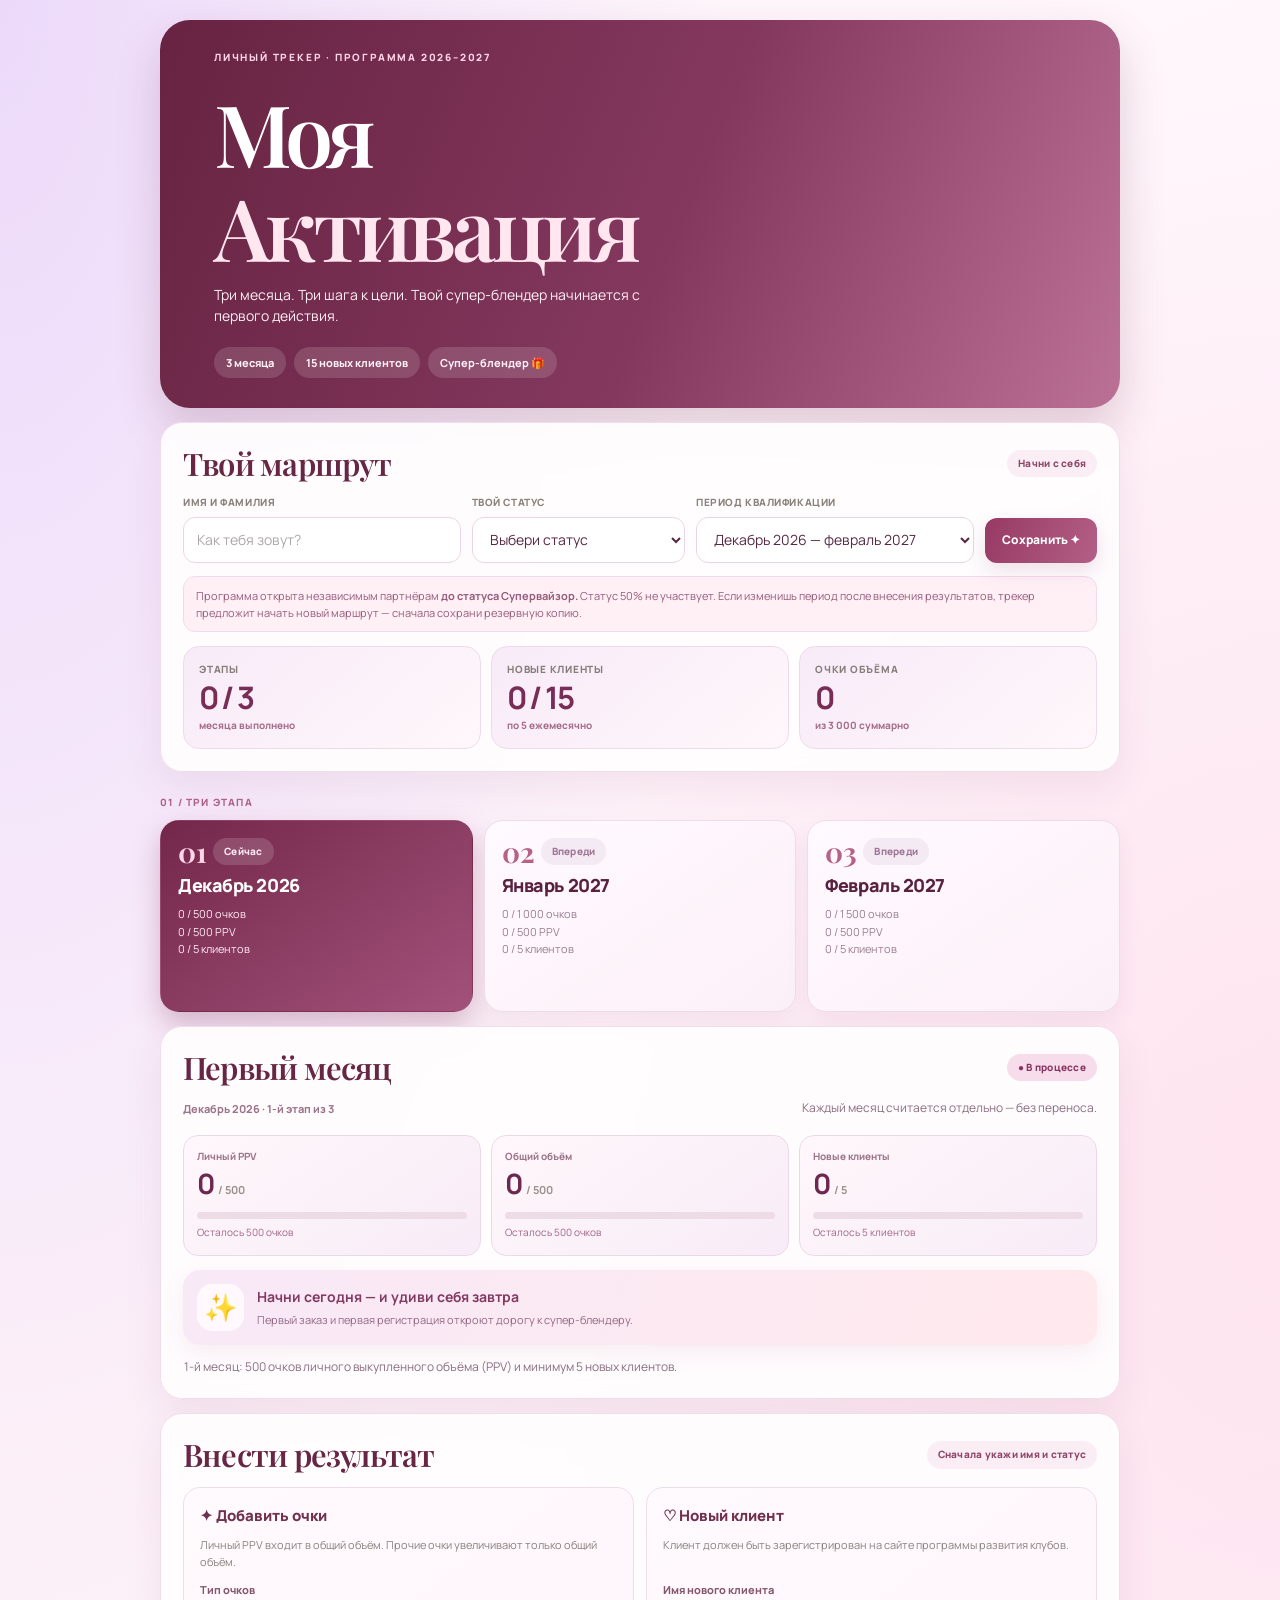
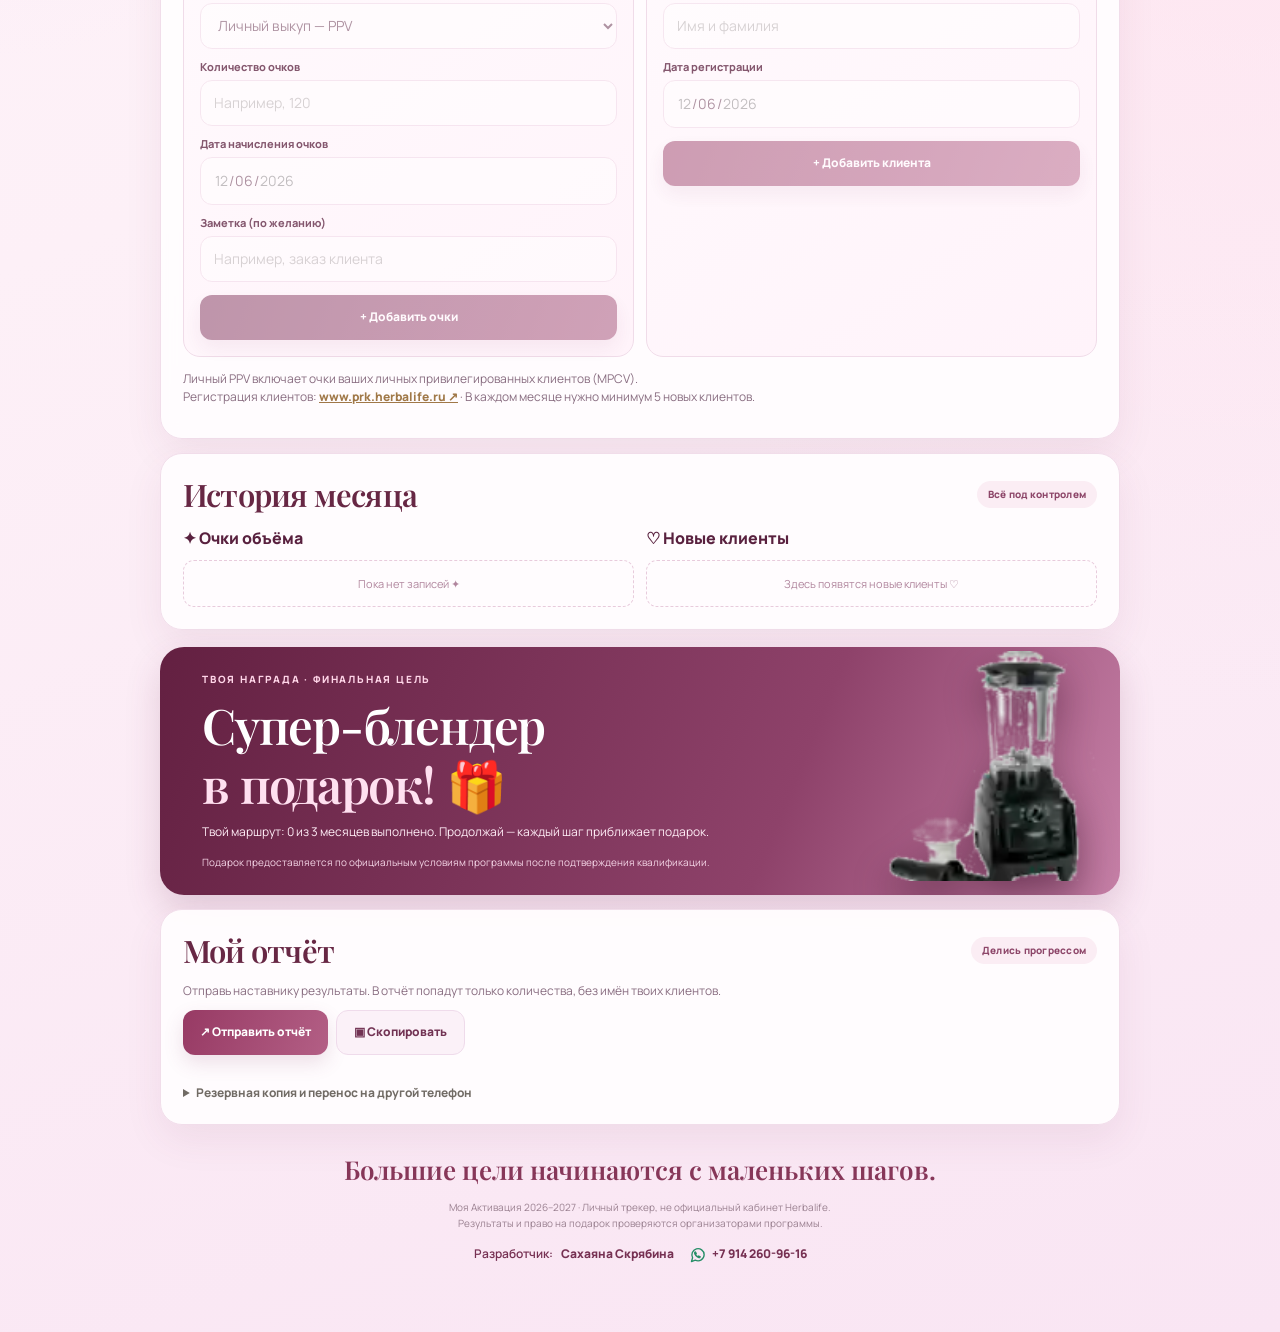
==== commit 6eb8a456: "Redesign interactive activation tracker: lavender blush burgundy, original blender photo, minimal Wh" ====
--- a/aktivatsiya/index.html
+++ b/aktivatsiya/index.html
@@ -3,7 +3,7 @@
 <head>
 <meta charset="utf-8">
 <meta name="viewport" content="width=device-width,initial-scale=1,viewport-fit=cover">
-<meta name="theme-color" content="#1b293e">
+<meta name="theme-color" content="#792b57">
 <meta name="apple-mobile-web-app-capable" content="yes">
 <meta name="apple-mobile-web-app-title" content="Моя Активация">
 <title>МОЯ АКТИВАЦИЯ · Трекер к Супер-блендеру</title>
@@ -96,16 +96,47 @@
 @media(max-width:720px){.hero-draw{right:-32px;opacity:.35}.hero p{max-width:92%}.profile{grid-template-columns:1fr 1fr}.profile .field:first-child{grid-column:1/-1}.profile .btn{grid-column:1/-1}.summary{gap:6px}.metric{padding:12px}.metric strong{font-size:26px}.months{gap:7px}.month{min-height:165px;padding:12px 9px}.month-name{font-size:14px}.month .targets{font-size:10px}.num{font-size:24px}.target-box{padding:10px}.gift .product{right:0;opacity:.75}.gift-content{max-width:75%}}
 @media(max-width:480px){.wrap{width:min(100% - 18px,960px);padding-top:9px}.hero{border-radius:23px;padding:29px 20px;min-height:280px}.hero h1{font-size:57px;margin-top:18px}.hero-tags span{padding:6px 9px;font-size:9px}section.card{padding:17px 13px}.profile{grid-template-columns:1fr}.profile .field:first-child,.profile .btn{grid-column:auto}.summary .metric strong{font-size:22px}.metric small{font-size:9px}.month{min-height:177px}.month-name{font-size:13px;overflow-wrap:anywhere}.targets-board{gap:6px}.target-box{padding:10px 7px}.target-box b{font-size:20px}.target-box small{font-size:9px}.target-box .remaining{font-size:9px}.forms,.records{grid-template-columns:1fr}.entry .hint{min-height:0}.gift{padding:21px 17px;min-height:235px}.gift-content{max-width:77%}.gift .product{width:140px;height:178px;right:-19px;top:25px;opacity:.53}.gift p{font-size:11px}}
 @media(prefers-reduced-motion:reduce){*,*:before,*:after{animation:none!important;transition:none!important}}
+
+:root{--ink:#59213f;--navy:#6a2b50;--gold:#b66083;--lightgold:#eec0d7;--cream:#fff5fa;--ivory:#fffaff;--line:#eddce8;--muted:#8c7084;--blue:#9d72a2;--shadow:0 13px 34px #73395815}
+html{background:#fff6fa}body{background:radial-gradient(ellipse at 0 0,#ecd9fa 0,transparent 40%),radial-gradient(ellipse at 100% 41%,#ffdeebaa 0,transparent 45%),linear-gradient(160deg,#fff8fc,#fdf0f7 55%,#f9e5f3);color:var(--ink)}
+.hero{background:linear-gradient(112deg,#672341 0%,#84385e 54%,#bb7096 100%);box-shadow:0 20px 45px #67234132;border:0}
+.hero:before,.hero:after,.gift:before,.section-label:after,.hero-draw{display:none!important}
+.hero .eyebrow,.gift .eyebrow{color:#ffd5e8}.hero h1 em{color:#ffe6ef}.hero p{color:#fff0f6}.hero-tags span{background:#ffffff24;border:0;color:#fff1f7}
+.card{background:#fffdfef0;border:1px solid #f1ddea;box-shadow:0 15px 38px #75355314}section.card{backdrop-filter:blur(8px)}
+h2,.section-title{color:#672744}.sub,.stage-info .note{color:#896d81}
+.chip{color:#8d4669;background:#fbedf4;border:0}.chip:empty{display:none}.chip.live{background:#f7ddec;color:#8a3561;border:0}.chip.locked{background:#f3eaf4;color:#9f7694;border:0}
+input,select{border:1px solid #edd4e3;background:#fff;color:#582742}input:focus,select:focus{border-color:#bd77a2}
+input:focus-visible,button:focus-visible,select:focus-visible{outline-color:#ca78a4}
+.btn{background:linear-gradient(110deg,#782c53,#9d4870);box-shadow:0 8px 19px #853a6426}.btn.gold{background:linear-gradient(110deg,#973a64,#b35f85)}.btn.ghost{background:#fbf1f8;color:#713253;border:1px solid #efdbeb;box-shadow:none}
+.notice{color:#965c7c;background:#fff0f6;border-color:#f4d9e9}
+.metric{background:linear-gradient(140deg,#f7ebf8,#fff7fb);border:1px solid #efdaea}.metric strong{color:#792d56}.metric .under{color:#a76d8a}
+.section-label{color:#b2638b;letter-spacing:.12em}
+.month{background:linear-gradient(145deg,#fffaff,#fcf0f7);border-color:#eedde8;box-shadow:0 9px 21px #853a6412}.month.active{background:linear-gradient(145deg,#732749,#a3527b);color:#fff;border-color:transparent;box-shadow:0 12px 28px #7e315a4c}.month.active .chip{background:#ffffff26;color:#ffe9f5}.month-name{letter-spacing:-.025em}.month .targets{color:#9a7d91}.month.active .targets{color:#ffecf4}.num{color:#b66187}.month.active .num{color:#ffd5e8}
+.bar,.month .bar{background:#eddce6}.month.active .bar{background:#ffffff47}.bar i{background:linear-gradient(90deg,#a94f80,#e4a5c9)}
+.stage-info .date,.target-box small{color:#9d758b}.target-box{background:linear-gradient(145deg,#fff7fb,#f7ecf7);border-color:#ecd8e6}.target-box b{color:#6c284f}.target-box .remaining{color:#9f6486}
+.motivation{background:linear-gradient(115deg,#f8e9f7,#ffe9ed);border:0;box-shadow:0 8px 21px #b05e7a19}.motivation .emoji{background:#fff8fc;border:0}.motivation b{color:#833a62}.motivation p{color:#936884}
+.entry{background:linear-gradient(145deg,#fffafd,#fff3fa);border-color:#f0dce9}.entry h3{color:#713050}.entry label>span{color:#84576e}
+.record{background:#fff7fb;border:1px solid #f3e1ec}.record button{color:#aa608b;border-color:#efdce7;background:#fff}.empty{border:1px dashed #e8cbdc;color:#b1869e}
+.gift{background:linear-gradient(112deg,#632041 0%,#8e426a 65%,#c680a7 100%);box-shadow:0 15px 35px #7430562f}.gift h2{color:#fff}.gift em{color:#ffe0f0}.gift p{color:#ffedf6}.gift .tiny{color:#f5d6e7}
+.gift .product{position:absolute;width:230px;height:230px;object-fit:contain;right:2%;top:4px;opacity:1;filter:drop-shadow(0 18px 19px #2c061c7b)}.gift-content{max-width:65%}
+.details{border-top:0;padding-top:15px}
+.footer{padding:28px 5px 18px;color:#946981}.footer .poem-footer{font:600 clamp(20px,4vw,26px)/1.3 "Playfair Display",Georgia,serif;color:#873759;margin-bottom:13px}.legal-note{font-size:10px;color:#9a8090}
+.developer{display:flex;justify-content:center;align-items:center;flex-wrap:wrap;gap:5px 8px;margin-top:14px;font-size:12px;color:#763052;font-weight:600}.developer strong{font-weight:800}.wa-contact{display:inline-flex;align-items:center;gap:5px;margin-left:7px;color:#268e67}
+.wa-contact a{font-size:12px;font-weight:800;color:#763052;text-decoration:none;border:0!important;padding:0!important;background:transparent!important}.wa-contact a:hover{text-decoration:underline}
+.toast{background:#742a51;color:#fff;border:0}
+@media(max-width:720px){.gift .product{width:190px;height:210px;right:-3px;top:14px}.gift-content{max-width:68%}}
+@media(max-width:480px){.wrap{width:min(100% - 18px,960px)}.hero{min-height:260px;padding:28px 21px}.hero h1{font-size:clamp(47px,12.5vw,61px)}.hero p{font-size:12px}.card{box-shadow:0 10px 25px #7b345512}.month{min-height:170px}.gift{min-height:220px}.gift-content{max-width:78%}.gift .product{width:148px;height:170px;top:30px;right:-14px;opacity:.92}.developer{gap:5px}.wa-contact{margin-left:3px}}
+
 </style>
 </head>
 <body>
 <main class="wrap">
 <header class="hero">
  <div class="eyebrow">Личный трекер · Программа 2026–2027</div>
- <h1>Моя<br><em>Активация.</em></h1>
+ <h1>Моя<br><em>Активация</em></h1>
  <p>Три месяца. Три шага к цели. Твой супер-блендер начинается с первого действия.</p>
  <div class="hero-tags"><span>3 месяца</span><span>15 новых клиентов</span><span>Супер-блендер 🎁</span></div>
- <svg class="hero-draw" viewBox="0 0 260 260" aria-hidden="true"><circle cx="135" cy="128" r="108" fill="none" stroke="#e6c28e" stroke-opacity=".38"/><circle cx="135" cy="128" r="89" fill="none" stroke="#e6c28e" stroke-opacity=".5"/><path d="M135 44 L155 95 L211 99 L167 134 L183 191 L135 158 L87 191 L103 134 L59 99 L115 95 Z" fill="#cba572" fill-opacity=".18" stroke="#e4c69c" stroke-opacity=".6"/><path d="M135 61 V190 M65 126 H205" stroke="#e6c28e" stroke-width="2" stroke-opacity=".2"/></svg>
+ 
 </header>
 <section class="card">
  <div class="heading"><h2>Твой маршрут</h2><span class="chip">Начни с себя</span></div>
@@ -163,24 +194,7 @@
 </section>
 <div class="gift" id="gift">
  <div class="gift-content"><div class="eyebrow">Твоя награда · Финальная цель</div><h2>Супер-блендер<br><em>в подарок!</em> 🎁</h2><p id="giftText">Пройди три месяца квалификации — и приблизься к подарку.</p><div class="tiny">Подарок предоставляется по официальным условиям программы после подтверждения квалификации.</div></div>
- <svg class="product" viewBox="0 0 240 250" aria-label="Иллюстрация профессионального супер-блендера с высокой чашей и квадратным блоком управления" role="img">
-  <ellipse cx="131" cy="240" rx="78" ry="8" fill="#040911" fill-opacity=".42"/>
-  <rect x="79" y="16" width="107" height="13" rx="5" fill="#22232a" stroke="#888991" stroke-width="2"/>
-  <rect x="87" y="10" width="89" height="8" rx="4" fill="#41464e"/><rect x="124" y="4" width="19" height="9" rx="3" fill="#40434a"/>
-  <path d="M91 30 L178 30 L168 139 Q129 154 99 139 Z" fill="#e0edf0" fill-opacity=".56" stroke="#b8c9d0" stroke-width="3"/>
-  <path d="M177 45 Q215 40 211 69 L207 114 Q205 129 175 117" fill="none" stroke="#d5e4e8" stroke-width="10"/><path d="M178 45 Q208 41 205 68 L201 111 Q198 123 176 115" fill="none" stroke="#5e6570" stroke-width="3"/>
-  <path d="M101 37 L114 137 M160 35 L153 138" stroke="#fff" stroke-opacity=".45" stroke-width="5"/>
-  <path d="M116 132 L128 119 L140 132 L151 117" fill="none" stroke="#737a7c" stroke-width="4"/>
-  <path d="M104 143 L164 143 L171 154 L97 154 Z" fill="#1b1d24" stroke="#575b61" stroke-width="2"/>
-  <path d="M87 152 L177 152 L193 227 Q194 234 186 234 L76 234 Q68 234 71 225 Z" fill="#1b1e27" stroke="#62646c" stroke-width="3"/>
-  <rect x="89" y="174" width="83" height="47" rx="6" fill="#11171f" stroke="#595b60" stroke-width="1.7"/>
-  <rect x="98" y="180" width="20" height="11" rx="2" fill="#334b47"/><path d="M102 186 L114 186" stroke="#7ac7a8" stroke-width="1.5"/>
-  <circle cx="133" cy="198" r="16" fill="#0d0e11" stroke="#c3c8ca" stroke-width="2"/><circle cx="133" cy="198" r="10" fill="#262931" stroke="#757a84" stroke-width="1"/><path d="M133 187 V195" stroke="#fff" stroke-width="2"/>
-  <rect x="154" y="183" width="11" height="7" rx="2" fill="#454b52"/><rect x="154" y="196" width="11" height="7" rx="2" fill="#454b52"/>
-  <rect x="93" y="228" width="12" height="10" rx="3" fill="#13151b"/><rect x="159" y="228" width="12" height="10" rx="3" fill="#13151b"/>
-  <path d="M23 208 L78 221" stroke="#11131b" stroke-width="13" stroke-linecap="round"/><path d="M63 208 L69 237" stroke="#2a2b31" stroke-width="9" stroke-linecap="round"/>
-  <path d="M27 192 L45 190 L48 207 L26 208 Z" fill="#f1e9df"/>
- </svg>
+ <img class="product" src="./superblender-photo.svg" width="200" height="220" loading="lazy" alt="Фото настоящего супер-блендера с оригинальной афиши Herbalife">
 </div>
 <section class="card">
  <div class="heading"><h2>Мой отчёт</h2><span class="chip">Делись прогрессом</span></div>
@@ -191,9 +205,13 @@
   <div class="backup"><button class="btn ghost" type="button" id="export">↓ Скачать мои данные</button><button class="btn ghost" type="button" id="importBtn">↑ Загрузить мои данные</button><input type="file" id="importFile" accept=".json,application/json" hidden></div>
  </details>
 </section>
-<footer class="footer"><div style="font:600 20px/1.3 'Playfair Display',Georgia,serif;color:#a17d55;margin-bottom:7px">Большие цели начинаются с маленьких шагов.</div>
-Моя Активация · 2026–2027 · Личный трекер, не официальный кабинет Herbalife.<br>
-Результаты и право на подарок проверяются организаторами программы.<br><span style="display:inline-block;margin-top:12px;font-size:12px;font-weight:800;color:#806342">Разработчик: Сахаяна Скрябина</span><br><a href="https://wa.me/79142609616" target="_blank" rel="noopener noreferrer" style="display:inline-flex;align-items:center;gap:6px;margin-top:7px;border:1px solid #d8c7b5;border-radius:100px;padding:9px 15px;text-decoration:none;font-weight:800;font-size:12px;color:#876d4e;background:#fff">✉ Написать в WhatsApp · +7 914 260-96-16</a></footer>
+<footer class="footer">
+ <div class="poem-footer">Большие цели начинаются с маленьких шагов.</div>
+ <div class="legal-note">Моя Активация 2026–2027 · Личный трекер, не официальный кабинет Herbalife.<br>Результаты и право на подарок проверяются организаторами программы.</div>
+ <div class="developer">Разработчик: <strong>Сахаяна Скрябина</strong><span class="wa-contact">
+ <svg viewBox="0 0 24 24" width="18" height="18" fill="none" stroke="currentColor" stroke-width="1.8" stroke-linecap="round" stroke-linejoin="round" role="img" aria-label="WhatsApp"><path d="M20.2 11.5a8.2 8.2 0 0 1-11.8 7.4L3.3 20.7l1.5-5A8.2 8.2 0 1 1 20.2 11.5Z"/><path d="M8.4 7.8c-.4 0-.9.6-.9 1.5 0 2.4 3.3 5.7 5.7 6.2.9.2 1.8-.6 1.8-1.1l-2.1-1.1-1.1 1c-1.4-.7-2.4-1.7-3-3.1l.9-1.1Z"/></svg>
+ <a href="https://wa.me/79142609616" target="_blank" rel="noopener noreferrer" aria-label="WhatsApp: +7 914 260-96-16">+7 914 260-96-16</a></span></div>
+</footer>
 </main><div class="toast" id="toast" role="status" aria-live="polite"></div>
 <script>
 (function(){
@@ -234,14 +252,14 @@
  var dcount=[0,1,2].filter(done).length;
  $("statStages").textContent=dcount+" / 3";$("statClients").textContent=clients(0)+clients(1)+clients(2)+" / 15";$("statPoints").textContent=fmt(total(0)+total(1)+total(2));
  $("monthCards").innerHTML=[0,1,2].map(function(i){
- var state=stageState(i),badge=done(i)?"✓ Выполнено":state==="live"?"● Сейчас":state==="future"?"Скоро":"↺ Можно заполнить";
+ var state=stageState(i),badge=done(i)?"✓ Выполнено":state==="live"?"Сейчас":state==="future"?"Впереди":"";
  var percent=(pct(ppv(i),500)+pct(total(i),maxTotal[i])+pct(clients(i),5))/3;
  return '<button type="button" class="month'+(i===data.selected?' active':'')+'" data-month="'+i+'" aria-pressed="'+(i===data.selected)+'"><div class="top"><span class="num">0'+(i+1)+'</span><span class="chip '+(done(i)?"live":state==="live"?"live":"locked")+'">'+badge+'</span></div><div class="month-name">'+prettyMonth(i)+'</div><div class="targets">'+fmt(total(i))+' / '+fmt(maxTotal[i])+' очков<br>'+fmt(ppv(i))+' / 500 PPV<br>'+clients(i)+' / 5 клиентов</div><div class="bar"><i style="width:'+percent+'%"></i></div></button>'
  }).join("");
  var i=data.selected,t=total(i),p=ppv(i),c=clients(i),state=stageState(i),complete=done(i);
  $("stageTitle").textContent=["Первый месяц","Второй месяц","Третий месяц"][i];
  $("stageDate").textContent=prettyMonth(i)+" · "+(i+1)+"-й этап из 3";
- $("stageChip").textContent=complete?"✓ Выполнено":state==="live"?"● В процессе":state==="future"?"Впереди":"Можно заполнить";
+ $("stageChip").textContent=complete?"✓ Выполнено":state==="live"?"● В процессе":state==="future"?"Впереди":"Архив";
  $("stageChip").className="chip "+(complete||state==="live"?"live":"locked");
  ["ppv","total","client"].forEach(function(k){
  var n=k==="ppv"?p:k==="total"?t:c;var goal=k==="ppv"?500:k==="total"?maxTotal[i]:5;
@@ -251,7 +269,7 @@
  var title="",desc="",emoji="✨";
  var leftTotal=Math.max(0,maxTotal[i]-t),leftPpv=Math.max(0,500-p),leftC=Math.max(0,5-c);
  if(complete){title="Браво! Этот месяц выполнен!";desc="Все три показателя достигнуты. Ты заслуженно можешь гордиться собой.";emoji="🏆"}
- else if(state==="past"){title="Прошлый месяц открыт для заполнения";desc="Добавь реальные результаты за "+prettyMonth(i)+". Можно исправлять или удалять старые записи.";emoji="✍️"}
+ else if(state==="past"){title="Заполни результаты за "+prettyMonth(i);desc="Внеси очки и новых клиентов за этот месяц — увидишь весь путь к подарку.";emoji="💗"}
  else if(state==="future"){title="Готовься к новому этапу";desc="Впереди "+fmt(maxTotal[i])+" очков, минимум 500 PPV и 5 новых клиентов.";emoji="🗓️"}
  else if(t===0&&c===0){title="Начни сегодня — и удиви себя завтра";desc="Первый заказ и первая регистрация откроют дорогу к супер-блендеру.";emoji="✨"}
  else if(leftC===0){title="Все пять клиентов уже с тобой!";desc="Отличная работа. Осталось "+fmt(leftTotal)+" очков объёма и "+fmt(leftPpv)+" PPV.";emoji="🤍"}
@@ -264,7 +282,7 @@
  ["pointDate","clientDate"].forEach(function(id){var field=$(id),bounds=dateBounds(i);field.min=bounds.start;field.max=stageMaxDate(i);field.value=defaultStageDate(i);field.disabled=!allowed;});
  $("pointType").querySelector('option[value="other"]').disabled=i===0;
  if(i===0)$("pointType").value="ppv";
- $("editChip").textContent=allowed?"Можно заполнить":state==="future"?"Месяц ещё не начался":state==="past"?"Прошлый месяц можно заполнить":"Сначала заполни профиль";
+ $("editChip").textContent=allowed?"":state==="future"?"Впереди":"Сначала укажи имя и статус";
  var entries=[].concat(data.stages[i].points).reverse();
  $("pointLog").innerHTML=entries.length?entries.map(function(v){return '<div class="record"><div><b>'+esc(v.type==="ppv"?"PPV":"Объём")+' · +'+fmt(+v.amount)+'</b><small>'+esc(v.date||"")+(v.note?" · "+esc(v.note):"")+'</small></div>'+(isEditable(i)?'<div class="record-actions"><button type="button" data-edit-point="'+esc(v.id)+'" title="Изменить запись">✎</button><button type="button" data-rm-point="'+esc(v.id)+'" title="Удалить запись">×</button></div>':"")+'</div>'}).join(""):'<div class="empty">Пока нет записей ✦</div>';
  var people=[].concat(data.stages[i].clients).reverse();
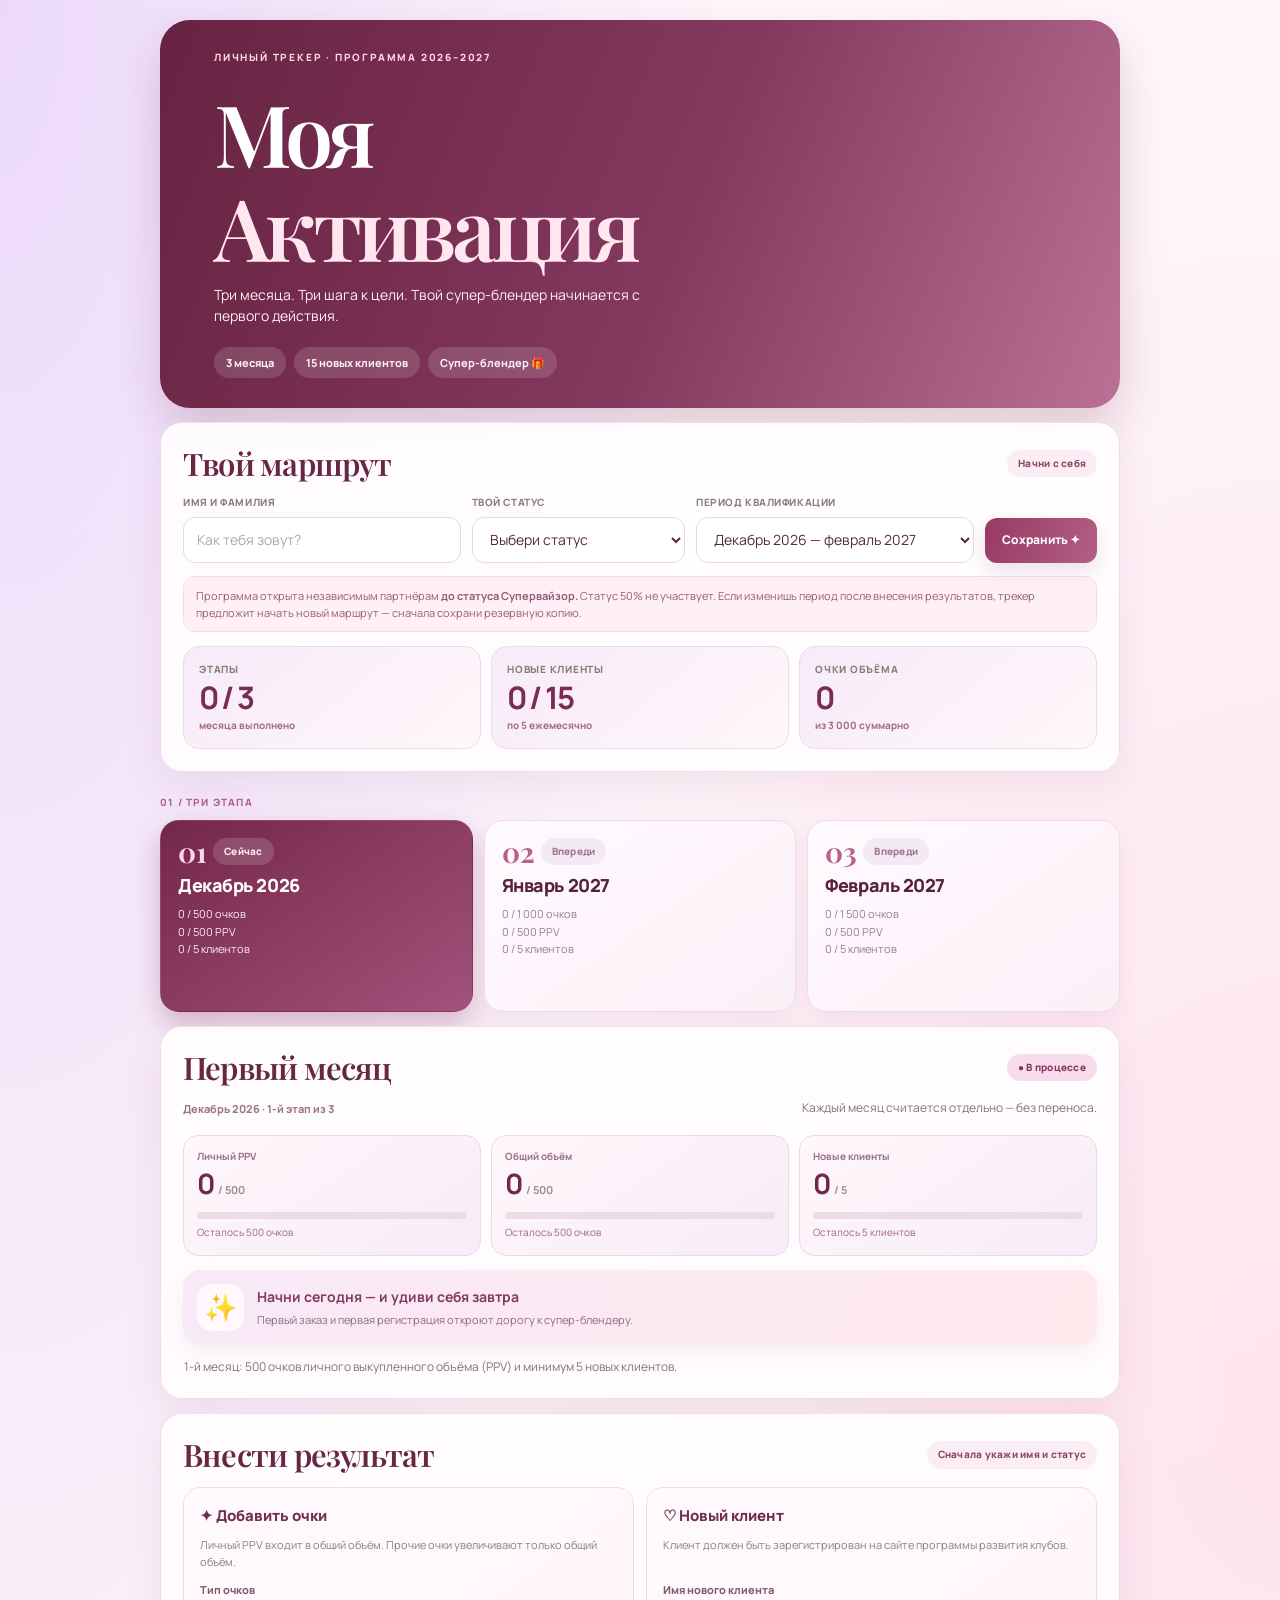
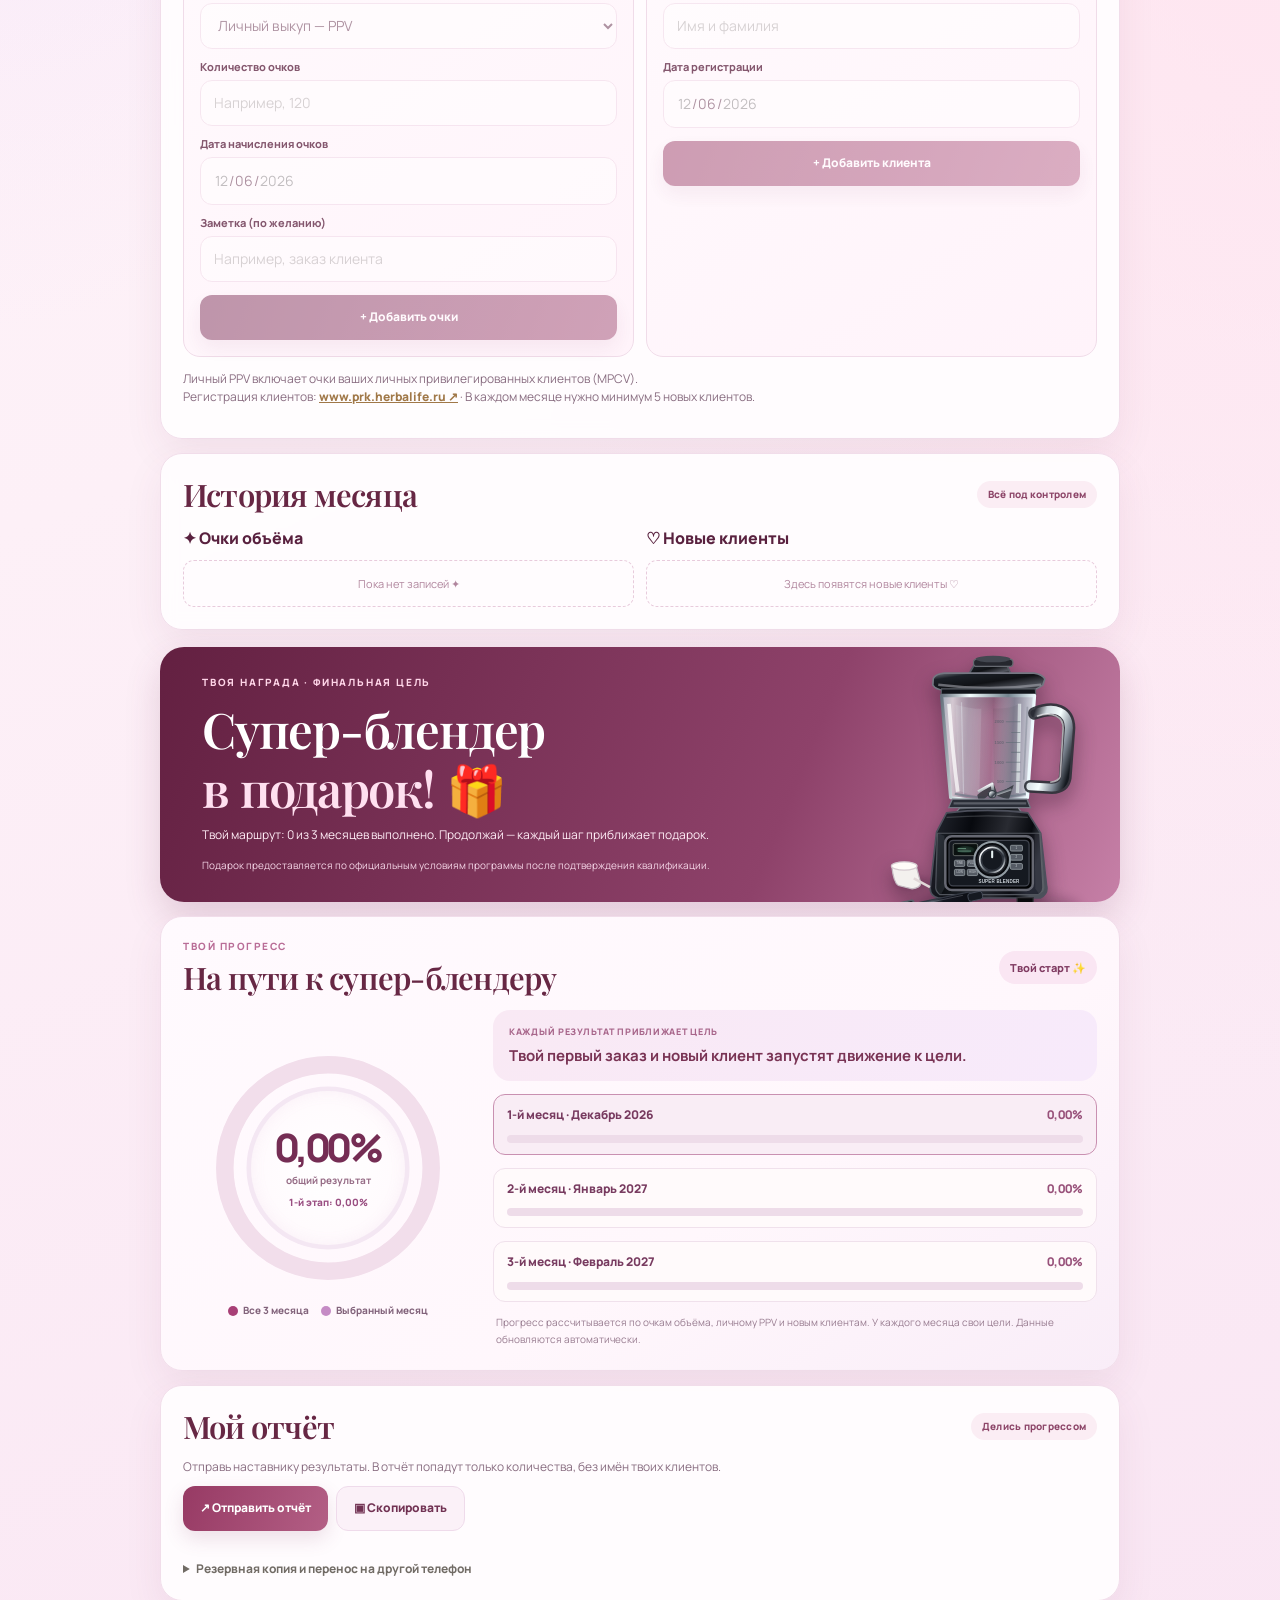
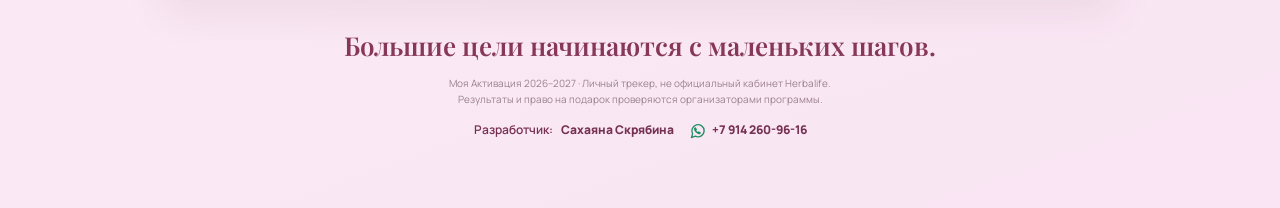
==== commit 536a995e: "Add animated circular overall and monthly progress tracking; replace blender crop with crisp origina" ====
--- a/aktivatsiya/index.html
+++ b/aktivatsiya/index.html
@@ -127,6 +127,47 @@
 @media(max-width:720px){.gift .product{width:190px;height:210px;right:-3px;top:14px}.gift-content{max-width:68%}}
 @media(max-width:480px){.wrap{width:min(100% - 18px,960px)}.hero{min-height:260px;padding:28px 21px}.hero h1{font-size:clamp(47px,12.5vw,61px)}.hero p{font-size:12px}.card{box-shadow:0 10px 25px #7b345512}.month{min-height:170px}.gift{min-height:220px}.gift-content{max-width:78%}.gift .product{width:148px;height:170px;top:30px;right:-14px;opacity:.92}.developer{gap:5px}.wa-contact{margin-left:3px}}
 
+
+/* Живой круговой индикатор: общий путь + выбранный месяц */
+.progress-panel{background:linear-gradient(148deg,#fffafe,#fff7fc 62%,#f9edf8)!important;overflow:hidden}
+.progress-kicker{font-size:10px;font-weight:900;letter-spacing:.15em;color:#b96d97;margin-bottom:5px}
+.progress-layout{display:grid;grid-template-columns:minmax(220px,290px) minmax(0,1fr);gap:20px;align-items:center}
+.progress-state{display:inline-flex;align-items:center;font-size:11px;font-weight:850;color:#803b62;padding:8px 11px;border-radius:99px;background:#fae6f3}
+.progress-circle-wrap{display:flex;flex-direction:column;align-items:center;gap:6px}
+.progress-circle{position:relative;width:min(100%,258px);aspect-ratio:1/1;display:grid;place-items:center}
+.progress-circle svg{width:100%;height:100%;overflow:visible}
+#progressOverallArc,#progressMonthArc{transition:stroke-dashoffset .95s cubic-bezier(.2,.75,.2,1);will-change:stroke-dashoffset}
+.progress-center{position:absolute;inset:20%;display:flex;flex-direction:column;justify-content:center;align-items:center;text-align:center;border-radius:50%;background:radial-gradient(circle,#fff 0,#fff8fc 100%);box-shadow:inset 0 0 16px #c684b515}
+.progress-center strong{font-size:clamp(28px,5vw,39px);font-weight:900;letter-spacing:-.065em;line-height:1.15;color:#752d54;font-variant-numeric:tabular-nums}
+.progress-center span{font-size:10px;color:#966c86;font-weight:700;margin-top:3px}
+.progress-center small{margin-top:7px;font-size:10px;color:#9a4f82;font-weight:850}
+.progress-legend{display:flex;justify-content:center;gap:12px;flex-wrap:wrap;font-size:10px;color:#82637b;font-weight:750}
+.progress-legend span{display:inline-flex;align-items:center;gap:5px}
+.progress-legend i{width:10px;height:10px;border-radius:99px;display:inline-block}
+.legend-rose{background:#a83f76}.legend-lavender{background:#c58bc5}
+.progress-breakdown{min-width:0}
+.progress-spotlight{background:linear-gradient(120deg,#f9e9f4,#f7eafb);border-radius:17px;padding:15px 16px;margin-bottom:13px}
+.progress-spotlight>span{display:block;text-transform:uppercase;color:#a7658a;letter-spacing:.08em;font-size:9px;font-weight:850}
+.progress-spotlight strong{display:block;font-size:15px;line-height:1.45;margin-top:6px;color:#793354}
+.progress-timeline{display:flex;flex-direction:column;gap:13px}
+.progress-stage{width:100%;border:1px solid #f0e1ec;background:#fffafb;border-radius:12px;padding:11px 13px;text-align:left;color:#783b60;box-shadow:none;cursor:pointer;transition:border-color .22s,background .22s}
+.progress-stage:hover,.progress-stage:focus-visible{border-color:#c98cac}
+.progress-stage.active{background:#f9edf5;border-color:#c990b1}
+.progress-stage-top{display:flex;justify-content:space-between;align-items:center;gap:8px;font-size:12px;font-weight:850}
+.progress-stage-percent{font-variant-numeric:tabular-nums;font-size:12px;color:#98517a;white-space:nowrap}
+.progress-stage-bar{margin-top:10px;height:8px;border-radius:99px;background:#eedce9;overflow:hidden}
+.progress-stage-fill{display:block;height:100%;width:0;border-radius:99px;background:linear-gradient(90deg,#d98bac,#8e3c6d);transition:width .85s cubic-bezier(.2,.75,.2,1)}
+.progress-stage.done .progress-stage-percent{color:#6d8f61}
+.progress-explain{font-size:10px;line-height:1.7;color:#987c90;margin:12px 3px 0}
+@media(max-width:720px){.progress-layout{grid-template-columns:210px minmax(0,1fr);gap:12px}.progress-circle{width:210px}.progress-center strong{font-size:30px}.progress-spotlight{padding:13px}.progress-spotlight strong{font-size:13px}}
+@media(max-width:580px){.progress-layout{grid-template-columns:1fr;gap:12px}.progress-circle{width:min(100%,260px)}.progress-center strong{font-size:36px}.progress-legend{gap:14px}.progress-timeline{gap:9px}.progress-breakdown{width:100%}.progress-spotlight strong{font-size:14px}.progress-stage{padding:11px 13px}}
+@media(prefers-reduced-motion:reduce){#progressOverallArc,#progressMonthArc,.progress-stage-fill{transition:none!important}}
+/* Чёткий векторный блендер вместо вырезанной картинки */
+.gift .product{width:255px;height:280px;right:0;top:0;object-fit:contain;opacity:1;filter:drop-shadow(0 9px 10px #230d206b)}
+.gift{min-height:255px}.gift-content{max-width:63%}
+@media(max-width:720px){.gift .product{width:205px;height:245px;right:-3px;top:8px}.gift-content{max-width:69%}}
+@media(max-width:480px){.gift{min-height:255px}.gift .product{width:175px;height:224px;right:-20px;top:16px;opacity:1}.gift-content{max-width:76%}.gift .tiny{font-size:9px}}
+
 </style>
 </head>
 <body>
@@ -194,8 +235,32 @@
 </section>
 <div class="gift" id="gift">
  <div class="gift-content"><div class="eyebrow">Твоя награда · Финальная цель</div><h2>Супер-блендер<br><em>в подарок!</em> 🎁</h2><p id="giftText">Пройди три месяца квалификации — и приблизься к подарку.</p><div class="tiny">Подарок предоставляется по официальным условиям программы после подтверждения квалификации.</div></div>
- <img class="product" src="./superblender-photo.svg" width="200" height="220" loading="lazy" alt="Фото настоящего супер-блендера с оригинальной афиши Herbalife">
+ <img class="product" src="./superblender-vector.svg" width="250" height="300" loading="lazy" decoding="async" alt="Чёткая векторная иллюстрация супер-блендера с высокой чашей, чёрной панелью управления и аксессуарами">
 </div>
+
+<section class="card progress-panel" aria-labelledby="progressHeading">
+ <div class="heading"><div><div class="progress-kicker">ТВОЙ ПРОГРЕСС</div><h2 id="progressHeading">На пути к супер-блендеру</h2></div><span class="progress-state" id="progressState">Начало пути ✨</span></div>
+ <div class="progress-layout">
+  <div class="progress-circle-wrap">
+   <div class="progress-circle" role="progressbar" id="mainProgress" aria-label="Общий прогресс трёх месяцев" aria-valuemin="0" aria-valuemax="100" aria-valuenow="0">
+    <svg viewBox="0 0 250 250" aria-hidden="true">
+      <defs><linearGradient id="outerRingGradient" x1="0" y1="0" x2="1" y2="1"><stop stop-color="#d874a5"/><stop offset=".50" stop-color="#9f3c73"/><stop offset="1" stop-color="#6a2954"/></linearGradient><linearGradient id="innerRingGradient" x1="0" x2="1" y1="0" y2="1"><stop stop-color="#d4a6dd"/><stop offset="1" stop-color="#b777b7"/></linearGradient></defs>
+      <circle cx="125" cy="125" r="100" fill="none" stroke="#f2deeb" stroke-width="17"/>
+      <circle id="progressOverallArc" cx="125" cy="125" r="100" fill="none" stroke="url(#outerRingGradient)" stroke-width="17" stroke-linecap="round" stroke-dasharray="628.3185" stroke-dashoffset="628.3185" transform="rotate(-90 125 125)"/>
+      <circle cx="125" cy="125" r="75" fill="none" stroke="#f4e7f3" stroke-width="8"/>
+      <circle id="progressMonthArc" cx="125" cy="125" r="75" fill="none" stroke="url(#innerRingGradient)" stroke-width="8" stroke-linecap="round" stroke-dasharray="471.2389" stroke-dashoffset="471.2389" transform="rotate(-90 125 125)"/>
+    </svg>
+    <div class="progress-center"><strong id="progressPercent">0,00%</strong><span>общий результат</span><small id="progressCurrentMonth">1-й этап</small></div>
+   </div>
+   <div class="progress-legend"><span><i class="legend-rose"></i> Все 3 месяца</span><span><i class="legend-lavender"></i> Выбранный месяц</span></div>
+  </div>
+  <div class="progress-breakdown">
+   <div class="progress-spotlight"><span>Каждый результат приближает цель</span><strong id="progressMotivation">Первый шаг к подарку начинается сегодня!</strong></div>
+   <div class="progress-timeline" id="progressTimeline" aria-label="Выполнение каждого месяца"></div>
+   <p class="progress-explain">Прогресс рассчитывается по очкам объёма, личному PPV и новым клиентам. У каждого месяца свои цели. Данные обновляются автоматически.</p>
+  </div>
+ </div>
+</section>
 <section class="card">
  <div class="heading"><h2>Мой отчёт</h2><span class="chip">Делись прогрессом</span></div>
  <p class="sub">Отправь наставнику результаты. В отчёт попадут только количества, без имён твоих клиентов.</p>
@@ -244,6 +309,52 @@
 function clients(i){return data.stages[i].clients.length}
 function done(i){return total(i)+.0001>=maxTotal[i]&&ppv(i)+.0001>=maxPpv[i]&&clients(i)>=5}
 function pct(n,max){return Math.min(100,Math.max(0,n/max*100))}
+
+/* Три прозрачных критерия: объём + PPV + клиенты. В 1-м месяце общий объём равен PPV. */
+function monthProgress(i){
+ var personal=pct(ppv(i),500),client=pct(clients(i),5);
+ if(i===0)return Math.min(100,personal*.60+client*.40);
+ return Math.min(100,pct(total(i),maxTotal[i])*.40+personal*.25+client*.35);
+}
+function overallProgress(){return (monthProgress(0)+monthProgress(1)+monthProgress(2))/3}
+function formatProgress(n){return new Intl.NumberFormat("ru-RU",{minimumFractionDigits:2,maximumFractionDigits:2}).format(Math.min(100,Math.max(0,n)))+"%"}
+var animatedPercent=0,progressFrame=0;
+function animateProgressNumber(target){
+ if(progressFrame)cancelAnimationFrame(progressFrame);
+ var initial=animatedPercent,started=performance.now(),duration=850;
+ var reducedMotion=window.matchMedia&&window.matchMedia("(prefers-reduced-motion: reduce)").matches;
+ if(reducedMotion){animatedPercent=target;$("progressPercent").textContent=formatProgress(target);return}
+ function tick(now){
+  var t=Math.min(1,(now-started)/duration),eased=1-Math.pow(1-t,3);
+  animatedPercent=initial+(target-initial)*eased;
+  $("progressPercent").textContent=formatProgress(animatedPercent);
+  if(t<1)progressFrame=requestAnimationFrame(tick);
+  else{progressFrame=0;animatedPercent=target;$("progressPercent").textContent=formatProgress(target)}
+ }
+ progressFrame=requestAnimationFrame(tick)
+}
+function updateProgressUI(){
+ var overall=overallProgress(),selected=monthProgress(data.selected),doneCount=[0,1,2].filter(done).length;
+ var outer=628.3185,inner=471.2389;
+ $("progressOverallArc").style.strokeDashoffset=String(outer*(1-overall/100));
+ $("progressMonthArc").style.strokeDashoffset=String(inner*(1-selected/100));
+ $("mainProgress").setAttribute("aria-valuenow",String(Math.round(overall*100)/100));
+ $("mainProgress").setAttribute("aria-valuetext",formatProgress(overall));
+ $("progressCurrentMonth").textContent=(data.selected+1)+"-й этап: "+formatProgress(selected);
+ animateProgressNumber(overall);
+ $("progressState").textContent=overall>=100?"🏆 Все 3 этапа":doneCount?doneCount+" из 3 выполнено":"Твой старт ✨";
+ $("progressMotivation").textContent=overall>=100?"Ты прошла весь путь! Отправь отчёт для подтверждения подарка.":overall>=75?"Финиш близко! Осталось совсем немного до мечты.":overall>=50?"Больше половины пути позади. Не сбавляй темп!":overall>=25?"Прогресс уже виден — продолжай двигаться к цели!":overall>0?"Смотри, как растёт результат с каждым действием!":"Твой первый заказ и новый клиент запустят движение к цели.";
+ $("progressTimeline").innerHTML=[0,1,2].map(function(i){
+  var percent=monthProgress(i),active=i===data.selected,status=done(i)?" done":"";
+  return '<button class="progress-stage'+(active?" active":"")+status+'" type="button" data-progress-month="'+i+'" aria-label="'+prettyMonth(i)+', '+formatProgress(percent)+'"><div class="progress-stage-top"><span>'+(i+1)+'-й месяц · '+prettyMonth(i)+'</span><span class="progress-stage-percent">'+formatProgress(percent)+'</span></div><div class="progress-stage-bar"><i class="progress-stage-fill" style="width:'+percent+'%"></i></div></button>'
+ }).join("");
+}
+$("progressTimeline").addEventListener("click",function(e){
+ var b=e.target.closest("[data-progress-month]");if(!b)return;
+ data.selected=Number(b.dataset.progressMonth);save();render();
+ $("stageSection").scrollIntoView({behavior:"smooth",block:"start"});
+});
+
 function remain(n,max,unit){return n>=max?"Цель выполнена ✓":"Осталось "+fmt(Math.max(0,max-n))+" "+unit}
 function gid(){return String(Date.now())+"-"+Math.random().toString(36).slice(2,10)}
 var toastTimer;function toast(s){var el=$("toast");el.textContent=s;el.style.display="block";clearTimeout(toastTimer);toastTimer=setTimeout(function(){el.style.display="none"},3300)}
@@ -253,7 +364,7 @@
  $("statStages").textContent=dcount+" / 3";$("statClients").textContent=clients(0)+clients(1)+clients(2)+" / 15";$("statPoints").textContent=fmt(total(0)+total(1)+total(2));
  $("monthCards").innerHTML=[0,1,2].map(function(i){
  var state=stageState(i),badge=done(i)?"✓ Выполнено":state==="live"?"Сейчас":state==="future"?"Впереди":"";
- var percent=(pct(ppv(i),500)+pct(total(i),maxTotal[i])+pct(clients(i),5))/3;
+ var percent=monthProgress(i);
  return '<button type="button" class="month'+(i===data.selected?' active':'')+'" data-month="'+i+'" aria-pressed="'+(i===data.selected)+'"><div class="top"><span class="num">0'+(i+1)+'</span><span class="chip '+(done(i)?"live":state==="live"?"live":"locked")+'">'+badge+'</span></div><div class="month-name">'+prettyMonth(i)+'</div><div class="targets">'+fmt(total(i))+' / '+fmt(maxTotal[i])+' очков<br>'+fmt(ppv(i))+' / 500 PPV<br>'+clients(i)+' / 5 клиентов</div><div class="bar"><i style="width:'+percent+'%"></i></div></button>'
  }).join("");
  var i=data.selected,t=total(i),p=ppv(i),c=clients(i),state=stageState(i),complete=done(i);
@@ -289,6 +400,7 @@
  $("clientLog").innerHTML=people.length?people.map(function(v){return '<div class="record"><div><b>'+esc(v.name)+'</b><small>'+esc(v.date||"")+'</small></div>'+(isEditable(i)?'<div class="record-actions"><button type="button" data-edit-client="'+esc(v.id)+'" title="Изменить запись">✎</button><button type="button" data-rm-client="'+esc(v.id)+'" title="Удалить запись">×</button></div>':"")+'</div>'}).join(""):'<div class="empty">Здесь появятся новые клиенты ♡</div>';
  var all=[0,1,2].every(done);
  $("giftText").textContent=all?"Три этапа выполнены! Поздравляем! Отправь отчёт наставнику для подтверждения квалификации и подарка.":"Твой маршрут: "+dcount+" из 3 месяцев выполнено. Продолжай — каждый шаг приближает подарок.";
+ updateProgressUI();
 }
 function cohortChanged(next){
  if(next===data.cohort)return true;
@@ -370,7 +482,7 @@
 function report(){
  var lines=["✨ МОЯ АКТИВАЦИЯ • ПРОДЛЕНИЕ",data.name||"Участник не указан","Статус: "+(data.status?data.status+"%":"не указан"),"Период: "+prettyMonth(0)+" — "+prettyMonth(2),""];
  [0,1,2].forEach(function(i){lines.push("📍 "+prettyMonth(i)+": "+fmt(total(i))+"/"+maxTotal[i]+" очков; PPV "+fmt(ppv(i))+"/500; новые клиенты "+clients(i)+"/5"+(done(i)?" ✅":""))});
- lines.push("");lines.push("Выполнено этапов: "+[0,1,2].filter(done).length+"/3");lines.push([0,1,2].every(done)?"🎁 Квалификационные показатели выполнены — жду подтверждения!":"Шаг за шагом к супер-блендеру!");return lines.join("\n")
+ lines.push("");lines.push("Выполнено этапов: "+[0,1,2].filter(done).length+"/3");lines.push("Общий прогресс: "+formatProgress(overallProgress()));lines.push([0,1,2].every(done)?"🎁 Квалификационные показатели выполнены — жду подтверждения!":"Шаг за шагом к супер-блендеру!");return lines.join("\n")
 }
 function fallbackCopy(s){var ta=document.createElement("textarea");ta.value=s;document.body.appendChild(ta);ta.select();document.execCommand("copy");ta.remove()}
 $("copy").addEventListener("click",async function(){try{if(navigator.clipboard&&window.isSecureContext)await navigator.clipboard.writeText(report());else fallbackCopy(report());toast("Отчёт скопирован")}catch(e){window.prompt("Скопируй отчёт:",report())}});
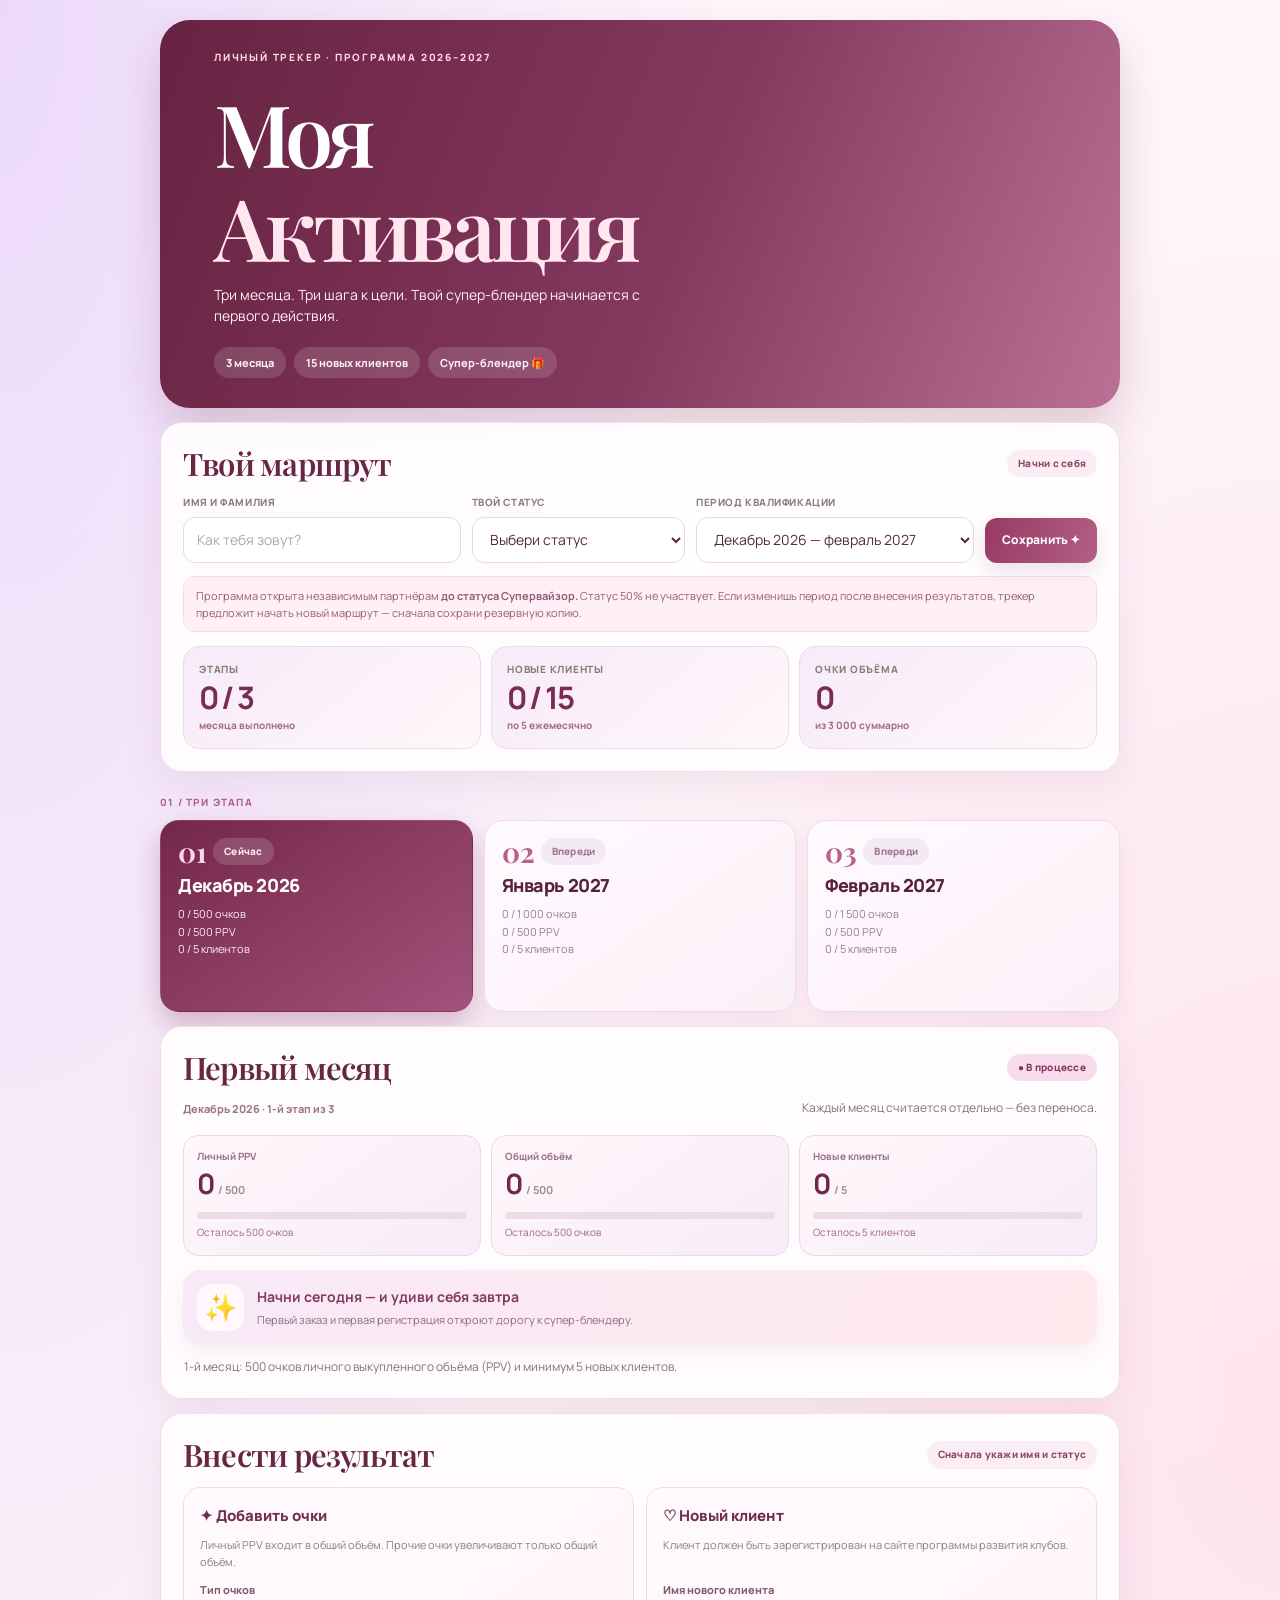
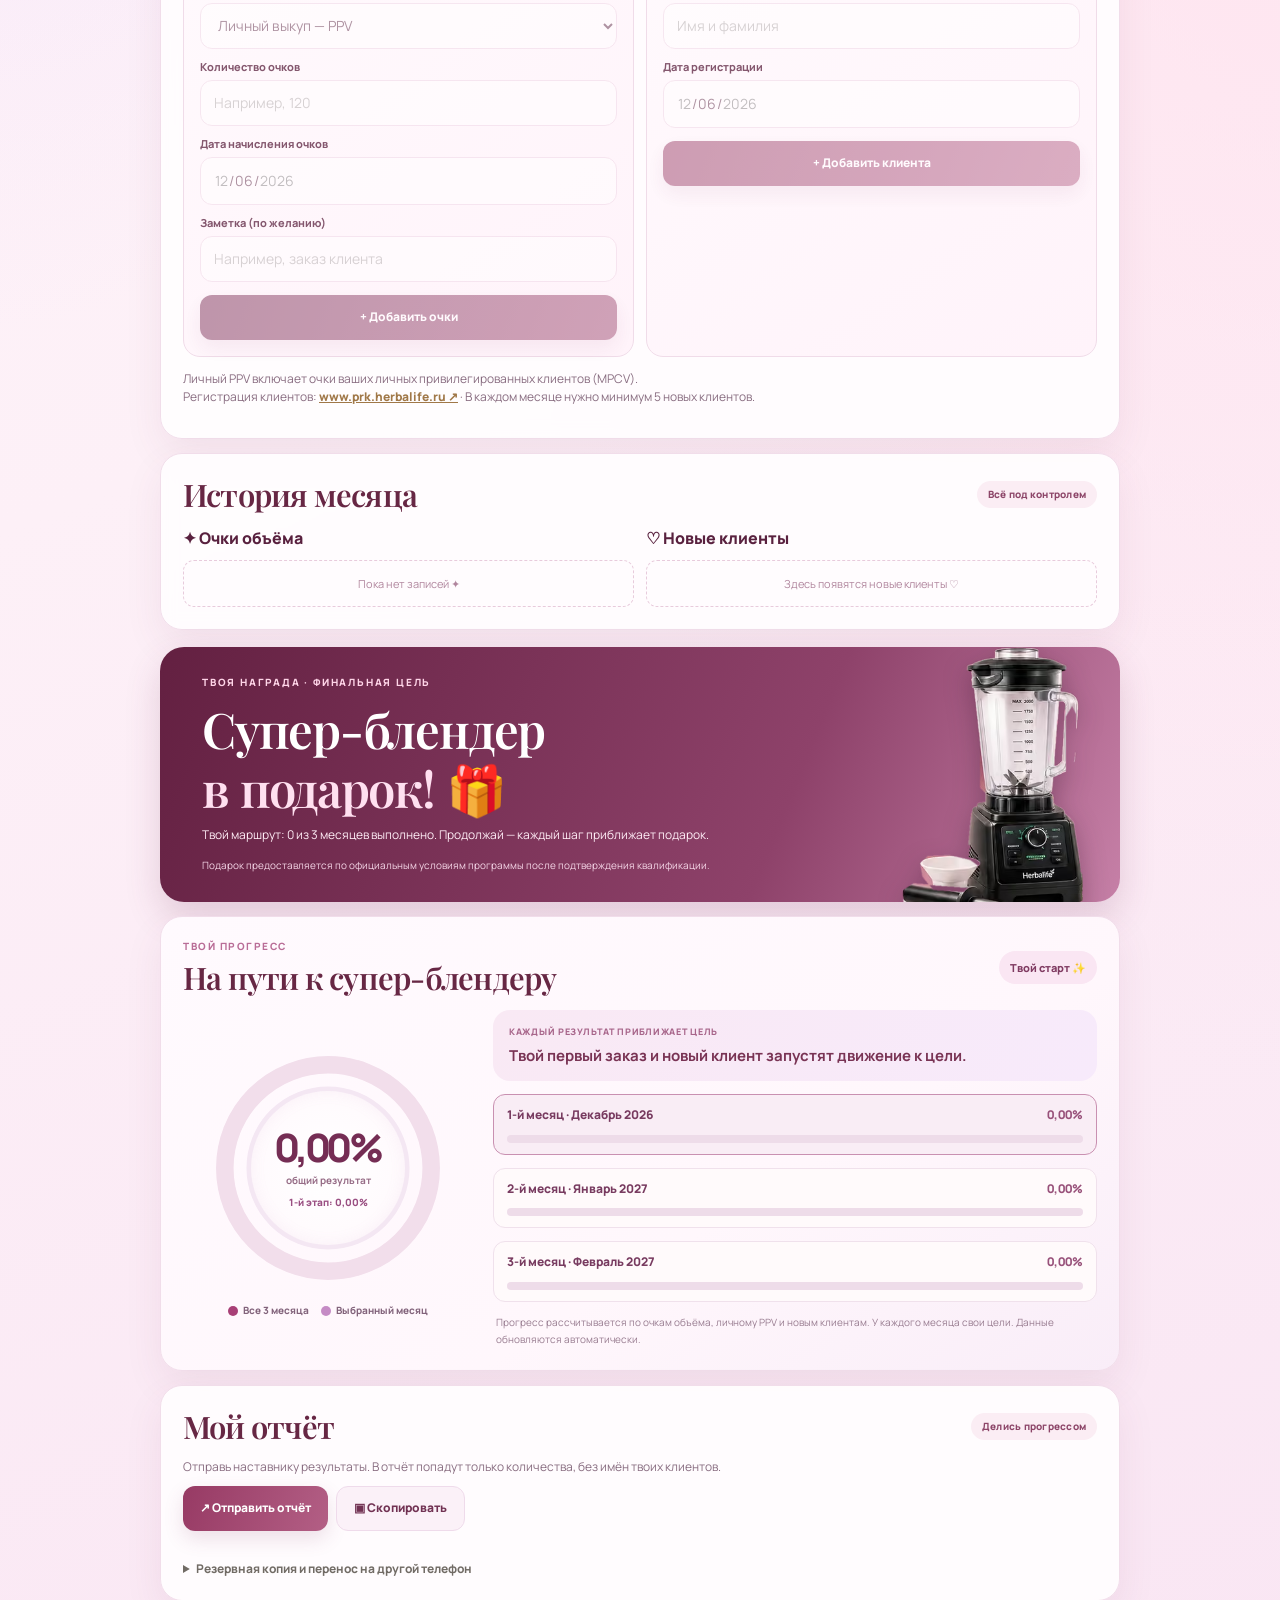
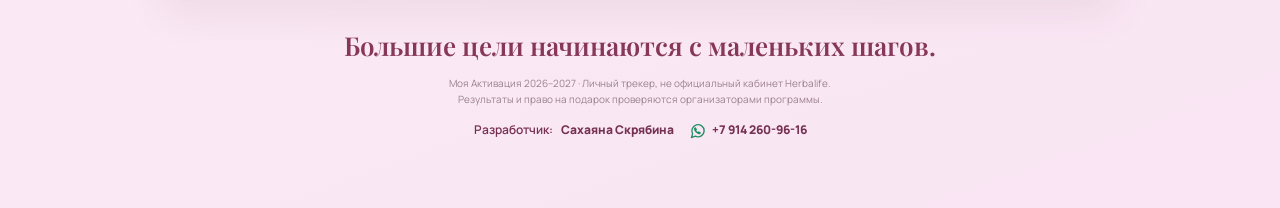
==== commit 60a74a86: "Use photorealistic independently generated Super Blender image in live activation tracker reward blo" ====
--- a/aktivatsiya/index.html
+++ b/aktivatsiya/index.html
@@ -168,6 +168,27 @@
 @media(max-width:720px){.gift .product{width:205px;height:245px;right:-3px;top:8px}.gift-content{max-width:69%}}
 @media(max-width:480px){.gift{min-height:255px}.gift .product{width:175px;height:224px;right:-20px;top:16px;opacity:1}.gift-content{max-width:76%}.gift .tiny{font-size:9px}}
 
+
+/* Мобильный подарок: текст и новый блендер не перекрывают друг друга */
+@media(max-width:480px){
+ .gift{min-height:305px;padding:22px 17px}
+ .gift-content{position:relative;z-index:2;max-width:59%}
+ .gift h2{font-size:clamp(22px,6.2vw,28px);line-height:1.16}
+ .gift p{font-size:11px;line-height:1.4}
+ .gift .tiny{font-size:9px;line-height:1.4}
+ .gift .product{width:174px;height:218px;right:-13px;top:50px;z-index:1}
+}
+
+
+/* Фото нового Super Blender — не вырезка из старой афиши и не схематичный SVG */
+.gift picture{display:contents}
+.gift .product{object-fit:contain;object-position:center bottom;image-rendering:auto;filter:drop-shadow(0 10px 13px #260c2150)}
+@media(max-width:480px){
+ .gift{min-height:322px}
+ .gift-content{max-width:59%}
+ .gift .product{width:180px;height:268px;top:23px;right:-12px;opacity:1}
+}
+
 </style>
 </head>
 <body>
@@ -235,7 +256,7 @@
 </section>
 <div class="gift" id="gift">
  <div class="gift-content"><div class="eyebrow">Твоя награда · Финальная цель</div><h2>Супер-блендер<br><em>в подарок!</em> 🎁</h2><p id="giftText">Пройди три месяца квалификации — и приблизься к подарку.</p><div class="tiny">Подарок предоставляется по официальным условиям программы после подтверждения квалификации.</div></div>
- <img class="product" src="./superblender-vector.svg" width="250" height="300" loading="lazy" decoding="async" alt="Чёткая векторная иллюстрация супер-блендера с высокой чашей, чёрной панелью управления и аксессуарами">
+ <picture><source type="image/avif" srcset="./superblender-real.avif"><img class="product" src="./superblender-vector.svg" width="280" height="435" loading="lazy" decoding="async" alt="Реалистичный супер-блендер с прозрачной чашей, чёрным основанием, панелью управления и аксессуарами"></picture>
 </div>
 
 <section class="card progress-panel" aria-labelledby="progressHeading">
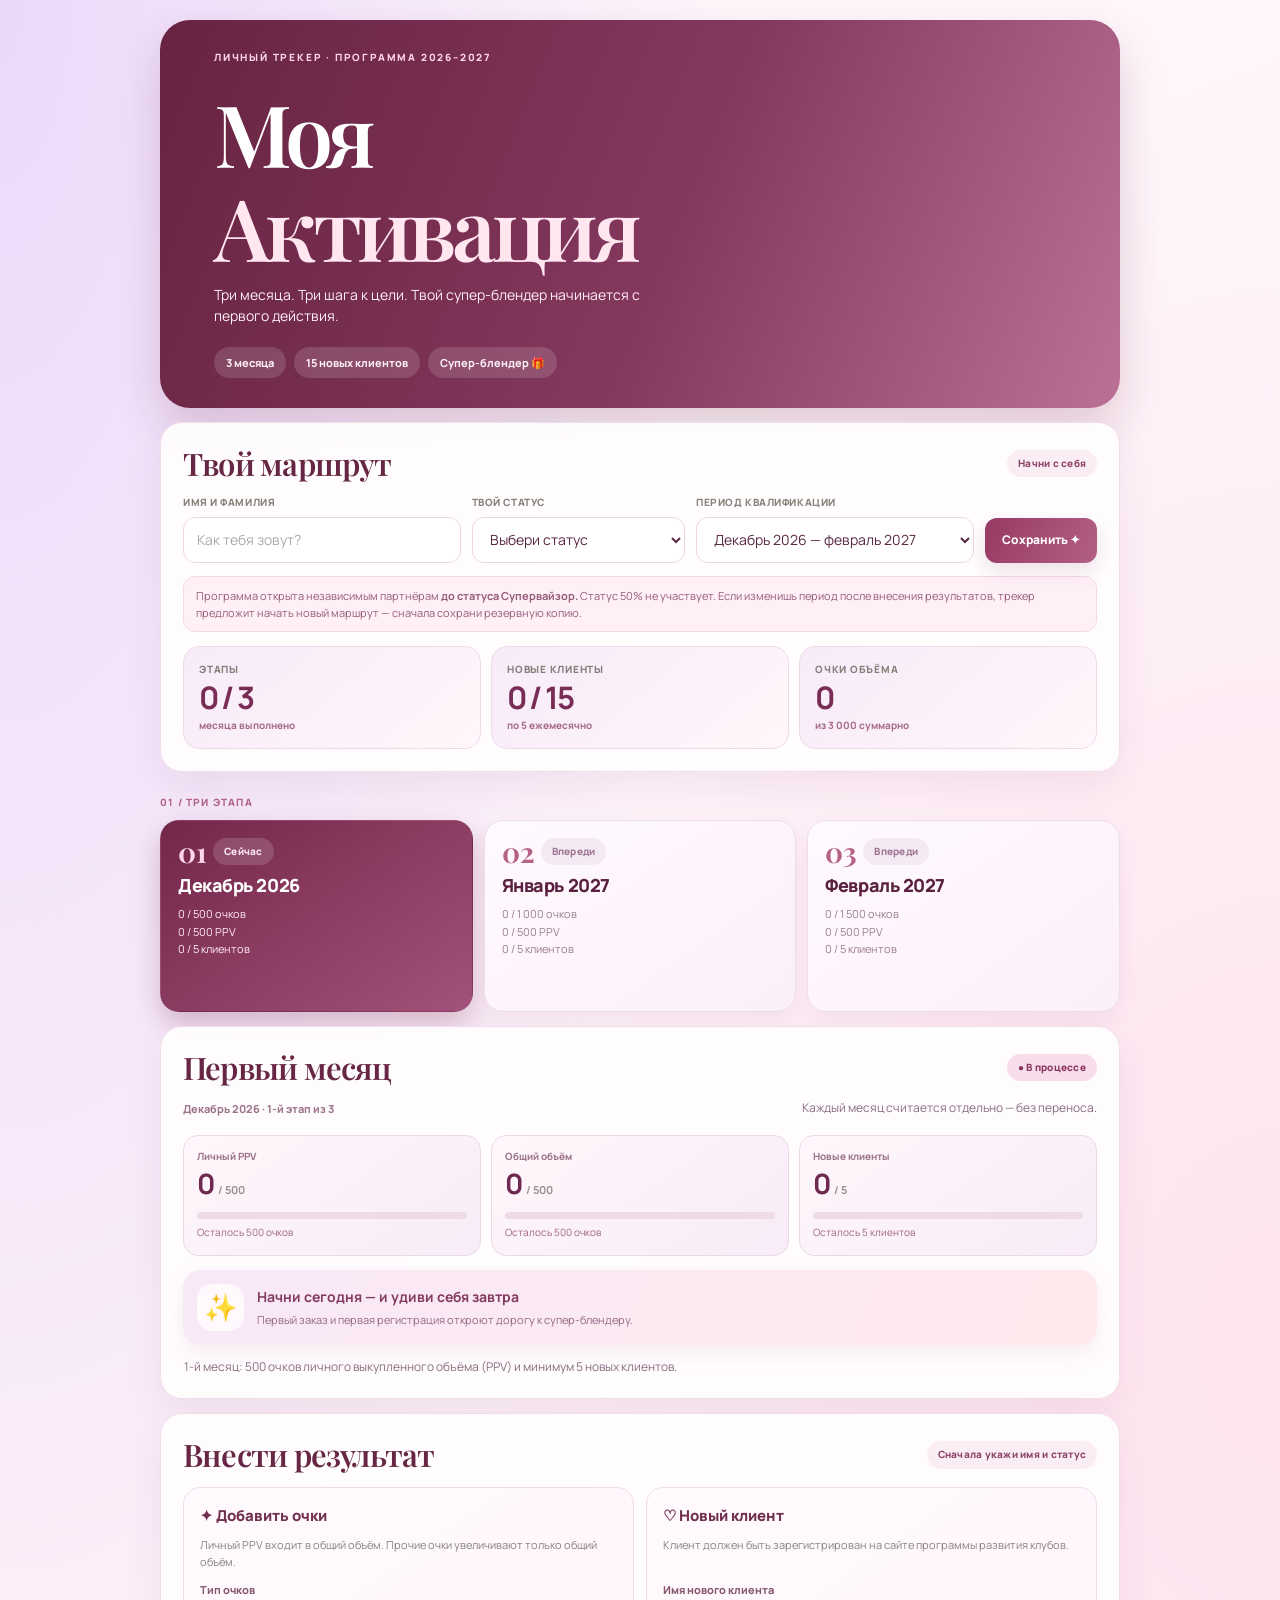
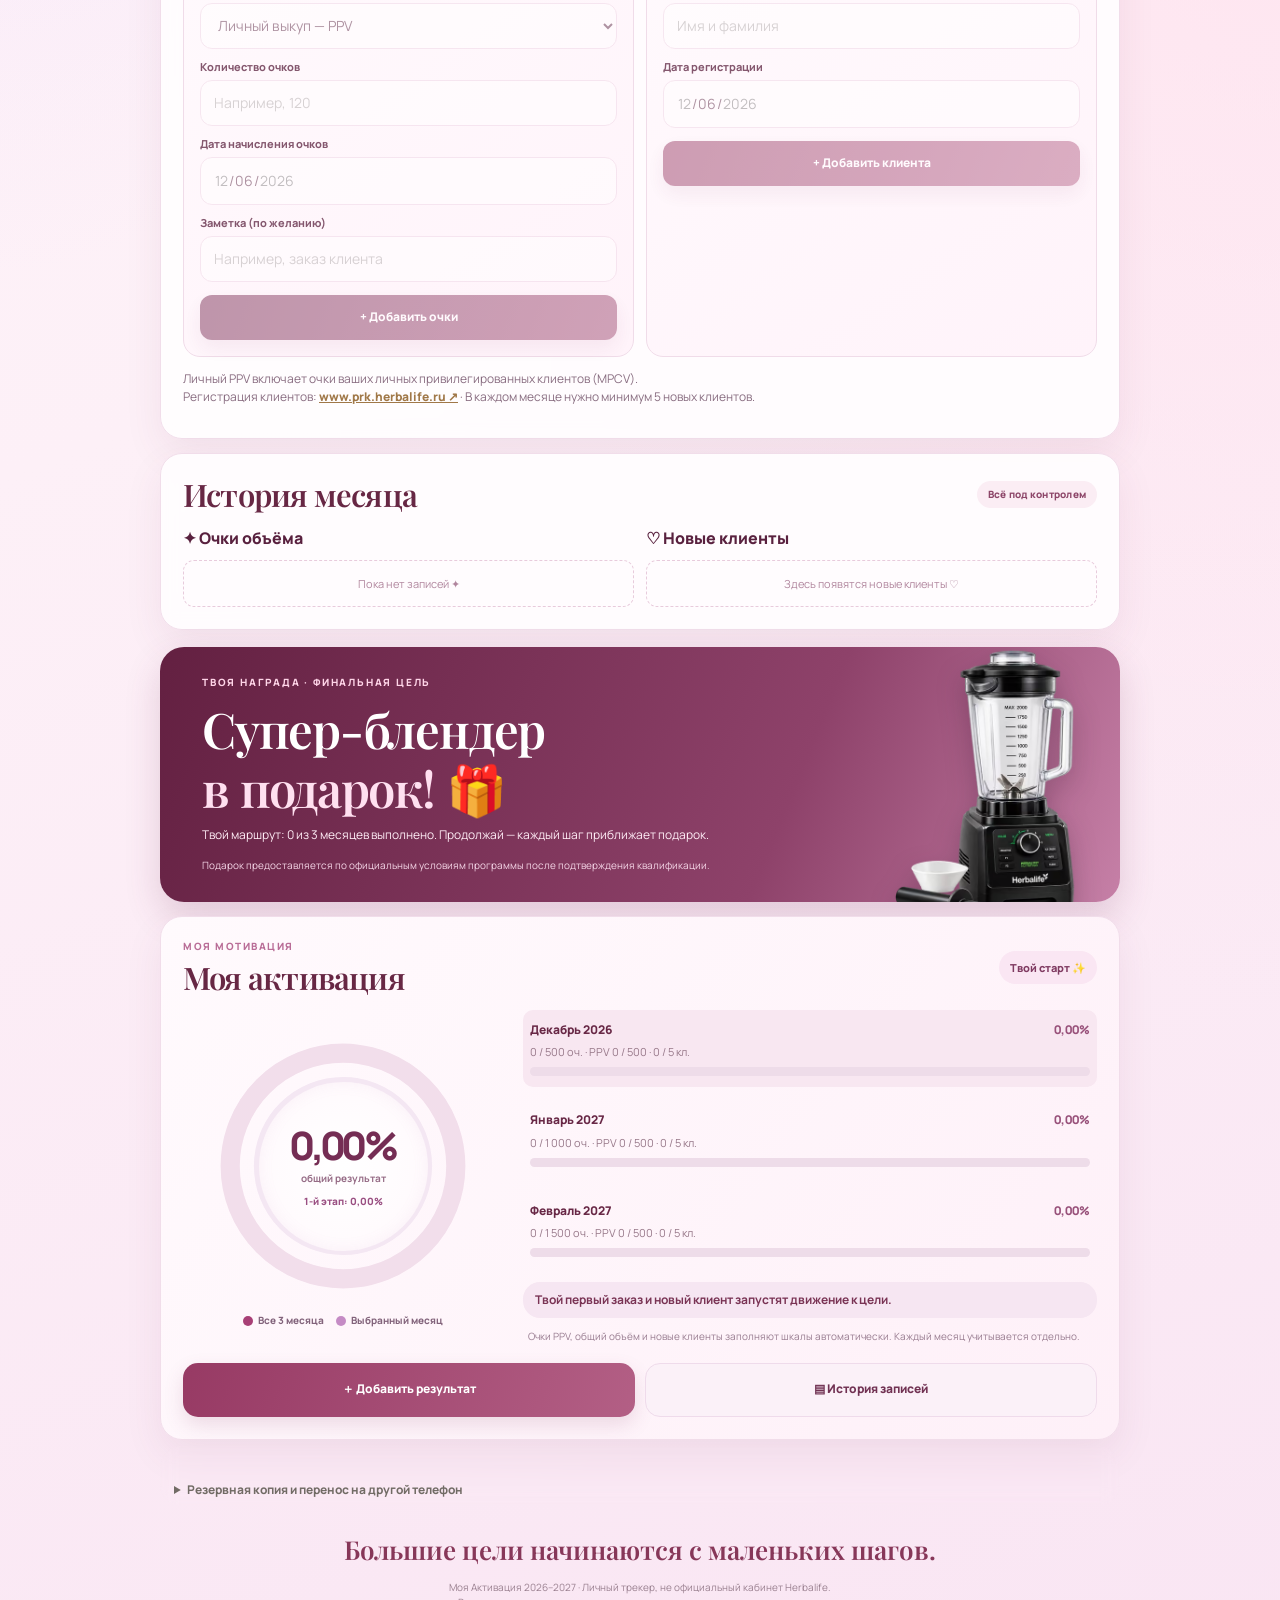
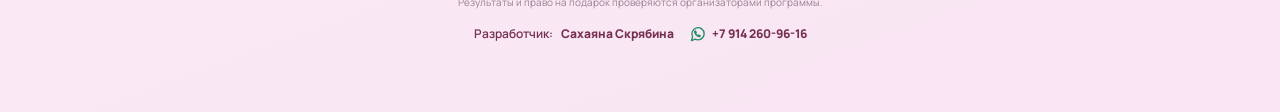
==== commit c82c01c7: "Match approved activation motivation UI: new transparent Blender, monthly progress, add entry and hi" ====
--- a/aktivatsiya/index.html
+++ b/aktivatsiya/index.html
@@ -189,6 +189,53 @@
  .gift .product{width:180px;height:268px;top:23px;right:-12px;opacity:1}
 }
 
+
+/* Мотивирующая панель в стиле утверждённого референса: круг слева, 3 месяца справа */
+.progress-panel{background:linear-gradient(130deg,#fffafd 0%,#fef0f8 100%)!important}
+.progress-layout{grid-template-columns:minmax(0,0.95fr) minmax(0,1.7fr);gap:20px}
+.progress-circle{width:min(100%,282px)}
+.progress-stage{border:0;background:transparent;box-shadow:none;padding:11px 7px;border-radius:10px}
+.progress-stage.active{background:#f8e7f1;border:0}
+.progress-stage.done .progress-stage-bar .progress-stage-fill{background:linear-gradient(90deg,#5f8c41,#7fb154)}
+.progress-stage.done .progress-stage-percent{color:#4c8137}
+.progress-stage-bar{height:9px;margin-top:7px}
+.progress-stage-sub{color:#98798a;font-size:11px;line-height:1.45;margin-top:5px}
+.progress-stage-top{color:#682846}
+.progress-spotlight{margin-top:14px;margin-bottom:0;padding:9px 12px;background:#f6e6f2;border:0}
+.progress-spotlight strong{font-size:12px;margin-top:0}
+.progress-explain{font-size:10px;margin:10px 5px 0}
+.tracker-shortcuts{display:grid;grid-template-columns:1fr 1fr;gap:10px;margin-top:18px}
+.tracker-shortcut{width:100%;min-height:54px;font-size:12px;border-radius:15px}
+.backup-card{box-shadow:none!important;border:0!important;background:transparent!important;padding:6px 14px!important;margin-top:6px!important}
+.backup-card details{border:0}
+.gift .product{object-fit:contain;object-position:center bottom;filter:drop-shadow(0 11px 13px #270b2340)}
+@media(max-width:620px){
+ .progress-layout{grid-template-columns:137px minmax(0,1fr);gap:6px;align-items:center}
+ .progress-circle{width:141px}
+ .progress-center strong{font-size:22px}
+ .progress-center span{font-size:8px;margin-top:0}
+ .progress-center small{font-size:8px;margin-top:3px}
+ .progress-legend{font-size:8px;gap:4px;text-align:center;line-height:1.25}
+ .progress-stage{padding:9px 7px}
+ .progress-stage-top{font-size:10px;gap:4px}
+ .progress-stage-sub{font-size:9px}
+ .progress-stage-percent{font-size:10px}
+ .progress-stage-bar{height:7px}
+ .progress-spotlight{margin-top:10px;padding:8px}
+ .progress-spotlight strong{font-size:10px}
+ .tracker-shortcuts{gap:8px;margin-top:14px}
+ .tracker-shortcut{font-size:11px;padding:11px 7px}
+ .progress-panel .heading{margin-bottom:8px}
+ .progress-panel .progress-state{font-size:10px;padding:6px 9px}
+}
+@media(max-width:375px){
+ .progress-layout{grid-template-columns:113px minmax(0,1fr)}
+ .progress-circle{width:118px}
+ .progress-center strong{font-size:20px}
+ .progress-stage-sub{font-size:8px}
+ .progress-stage-top{font-size:9px}
+}
+
 </style>
 </head>
 <body>
@@ -250,17 +297,17 @@
  </div>
  <p class="sub" style="margin-top:13px">Личный PPV включает очки ваших личных привилегированных клиентов (MPCV).<br>Регистрация клиентов: <a href="https://www.prk.herbalife.ru/" target="_blank" rel="noopener noreferrer" style="color:#a07848;font-weight:800">www.prk.herbalife.ru ↗</a> · В каждом месяце нужно минимум 5 новых клиентов.</p>
 </section>
-<section class="card">
+<section class="card" id="historySection">
  <div class="heading"><h2>История месяца</h2><span class="chip">Всё под контролем</span></div>
  <div class="records"><div><h3>✦ Очки объёма</h3><div id="pointLog"></div></div><div><h3>♡ Новые клиенты</h3><div id="clientLog"></div></div></div>
 </section>
 <div class="gift" id="gift">
  <div class="gift-content"><div class="eyebrow">Твоя награда · Финальная цель</div><h2>Супер-блендер<br><em>в подарок!</em> 🎁</h2><p id="giftText">Пройди три месяца квалификации — и приблизься к подарку.</p><div class="tiny">Подарок предоставляется по официальным условиям программы после подтверждения квалификации.</div></div>
- <picture><source type="image/avif" srcset="./superblender-real.avif"><img class="product" src="./superblender-vector.svg" width="280" height="435" loading="lazy" decoding="async" alt="Реалистичный супер-блендер с прозрачной чашей, чёрным основанием, панелью управления и аксессуарами"></picture>
+ <picture><source type="image/avif" srcset="./superblender-new.avif"><img class="product" src="./superblender-vector.svg" width="280" height="435" loading="lazy" decoding="async" alt="Реалистичный супер-блендер с прозрачной чашей и чёрным основанием"></picture>
 </div>
 
 <section class="card progress-panel" aria-labelledby="progressHeading">
- <div class="heading"><div><div class="progress-kicker">ТВОЙ ПРОГРЕСС</div><h2 id="progressHeading">На пути к супер-блендеру</h2></div><span class="progress-state" id="progressState">Начало пути ✨</span></div>
+ <div class="heading"><div><div class="progress-kicker">МОЯ МОТИВАЦИЯ</div><h2 id="progressHeading">Моя активация</h2></div><span class="progress-state" id="progressState">Начало пути ✨</span></div>
  <div class="progress-layout">
   <div class="progress-circle-wrap">
    <div class="progress-circle" role="progressbar" id="mainProgress" aria-label="Общий прогресс трёх месяцев" aria-valuemin="0" aria-valuemax="100" aria-valuenow="0">
@@ -276,18 +323,16 @@
    <div class="progress-legend"><span><i class="legend-rose"></i> Все 3 месяца</span><span><i class="legend-lavender"></i> Выбранный месяц</span></div>
   </div>
   <div class="progress-breakdown">
-   <div class="progress-spotlight"><span>Каждый результат приближает цель</span><strong id="progressMotivation">Первый шаг к подарку начинается сегодня!</strong></div>
    <div class="progress-timeline" id="progressTimeline" aria-label="Выполнение каждого месяца"></div>
-   <p class="progress-explain">Прогресс рассчитывается по очкам объёма, личному PPV и новым клиентам. У каждого месяца свои цели. Данные обновляются автоматически.</p>
+   <div class="progress-spotlight"><strong id="progressMotivation">Первый шаг к подарку начинается сегодня!</strong></div>
+   <p class="progress-explain">Очки PPV, общий объём и новые клиенты заполняют шкалы автоматически. Каждый месяц учитывается отдельно.</p>
   </div>
  </div>
+ <div class="tracker-shortcuts"><button type="button" class="btn gold tracker-shortcut" id="jumpAdd">＋ Добавить результат</button><button type="button" class="btn ghost tracker-shortcut" id="jumpHistory">▤ История записей</button></div>
 </section>
-<section class="card">
- <div class="heading"><h2>Мой отчёт</h2><span class="chip">Делись прогрессом</span></div>
- <p class="sub">Отправь наставнику результаты. В отчёт попадут только количества, без имён твоих клиентов.</p>
- <div class="share-buttons"><button class="btn gold" id="share" type="button">↗ Отправить отчёт</button><button class="btn ghost" id="copy" type="button">▣ Скопировать</button></div>
+<section class="card backup-card">
  <details class="details"><summary>Резервная копия и перенос на другой телефон</summary>
-  <p class="sub" style="margin-top:10px">Записи автоматически сохраняются в этом браузере. Для другого телефона или после очистки браузера сначала скачай копию и затем загрузи её.</p>
+  <p class="sub" style="margin-top:10px">Результаты сохраняются на этом устройстве. Для переноса на другой телефон скачай копию и загрузи её.</p>
   <div class="backup"><button class="btn ghost" type="button" id="export">↓ Скачать мои данные</button><button class="btn ghost" type="button" id="importBtn">↑ Загрузить мои данные</button><input type="file" id="importFile" accept=".json,application/json" hidden></div>
  </details>
 </section>
@@ -367,9 +412,11 @@
  $("progressMotivation").textContent=overall>=100?"Ты прошла весь путь! Отправь отчёт для подтверждения подарка.":overall>=75?"Финиш близко! Осталось совсем немного до мечты.":overall>=50?"Больше половины пути позади. Не сбавляй темп!":overall>=25?"Прогресс уже виден — продолжай двигаться к цели!":overall>0?"Смотри, как растёт результат с каждым действием!":"Твой первый заказ и новый клиент запустят движение к цели.";
  $("progressTimeline").innerHTML=[0,1,2].map(function(i){
   var percent=monthProgress(i),active=i===data.selected,status=done(i)?" done":"";
-  return '<button class="progress-stage'+(active?" active":"")+status+'" type="button" data-progress-month="'+i+'" aria-label="'+prettyMonth(i)+', '+formatProgress(percent)+'"><div class="progress-stage-top"><span>'+(i+1)+'-й месяц · '+prettyMonth(i)+'</span><span class="progress-stage-percent">'+formatProgress(percent)+'</span></div><div class="progress-stage-bar"><i class="progress-stage-fill" style="width:'+percent+'%"></i></div></button>'
+  return '<button class="progress-stage'+(active?" active":"")+status+'" type="button" data-progress-month="'+i+'" aria-label="'+prettyMonth(i)+', '+formatProgress(percent)+'"><div class="progress-stage-top"><span>'+prettyMonth(i)+'</span><span class="progress-stage-percent">'+formatProgress(percent)+(done(i)?' ✓':'')+'</span></div><div class="progress-stage-sub">'+fmt(total(i))+' / '+fmt(maxTotal[i])+' оч. · PPV '+fmt(ppv(i))+' / 500 · '+clients(i)+' / 5 кл.</div><div class="progress-stage-bar"><i class="progress-stage-fill" style="width:'+percent+'%"></i></div></button>'
  }).join("");
 }
+$("jumpAdd").addEventListener("click",function(){ $("inputSection").scrollIntoView({behavior:"smooth",block:"start"}); });
+$("jumpHistory").addEventListener("click",function(){ $("historySection").scrollIntoView({behavior:"smooth",block:"start"}); });
 $("progressTimeline").addEventListener("click",function(e){
  var b=e.target.closest("[data-progress-month]");if(!b)return;
  data.selected=Number(b.dataset.progressMonth);save();render();
@@ -506,8 +553,6 @@
  lines.push("");lines.push("Выполнено этапов: "+[0,1,2].filter(done).length+"/3");lines.push("Общий прогресс: "+formatProgress(overallProgress()));lines.push([0,1,2].every(done)?"🎁 Квалификационные показатели выполнены — жду подтверждения!":"Шаг за шагом к супер-блендеру!");return lines.join("\n")
 }
 function fallbackCopy(s){var ta=document.createElement("textarea");ta.value=s;document.body.appendChild(ta);ta.select();document.execCommand("copy");ta.remove()}
-$("copy").addEventListener("click",async function(){try{if(navigator.clipboard&&window.isSecureContext)await navigator.clipboard.writeText(report());else fallbackCopy(report());toast("Отчёт скопирован")}catch(e){window.prompt("Скопируй отчёт:",report())}});
-$("share").addEventListener("click",async function(){var text=report();if(navigator.share){try{await navigator.share({title:"Моя Активация",text:text});return}catch(e){if(e.name==="AbortError")return}}window.location.href="https://wa.me/?text="+encodeURIComponent(text)});
 $("export").addEventListener("click",function(){var str=JSON.stringify({app:"my-aktivatsiya",version:1,exported:today(),data:data},null,2);var u=URL.createObjectURL(new Blob([str],{type:"application/json"}));var a=document.createElement("a");a.href=u;a.download="aktivatsiya-backup-"+today()+".json";document.body.appendChild(a);a.click();a.remove();setTimeout(function(){URL.revokeObjectURL(u)},3000);toast("Копия скачана")});
 $("importBtn").addEventListener("click",function(){$("importFile").click()});
 $("importFile").addEventListener("change",async function(e){
